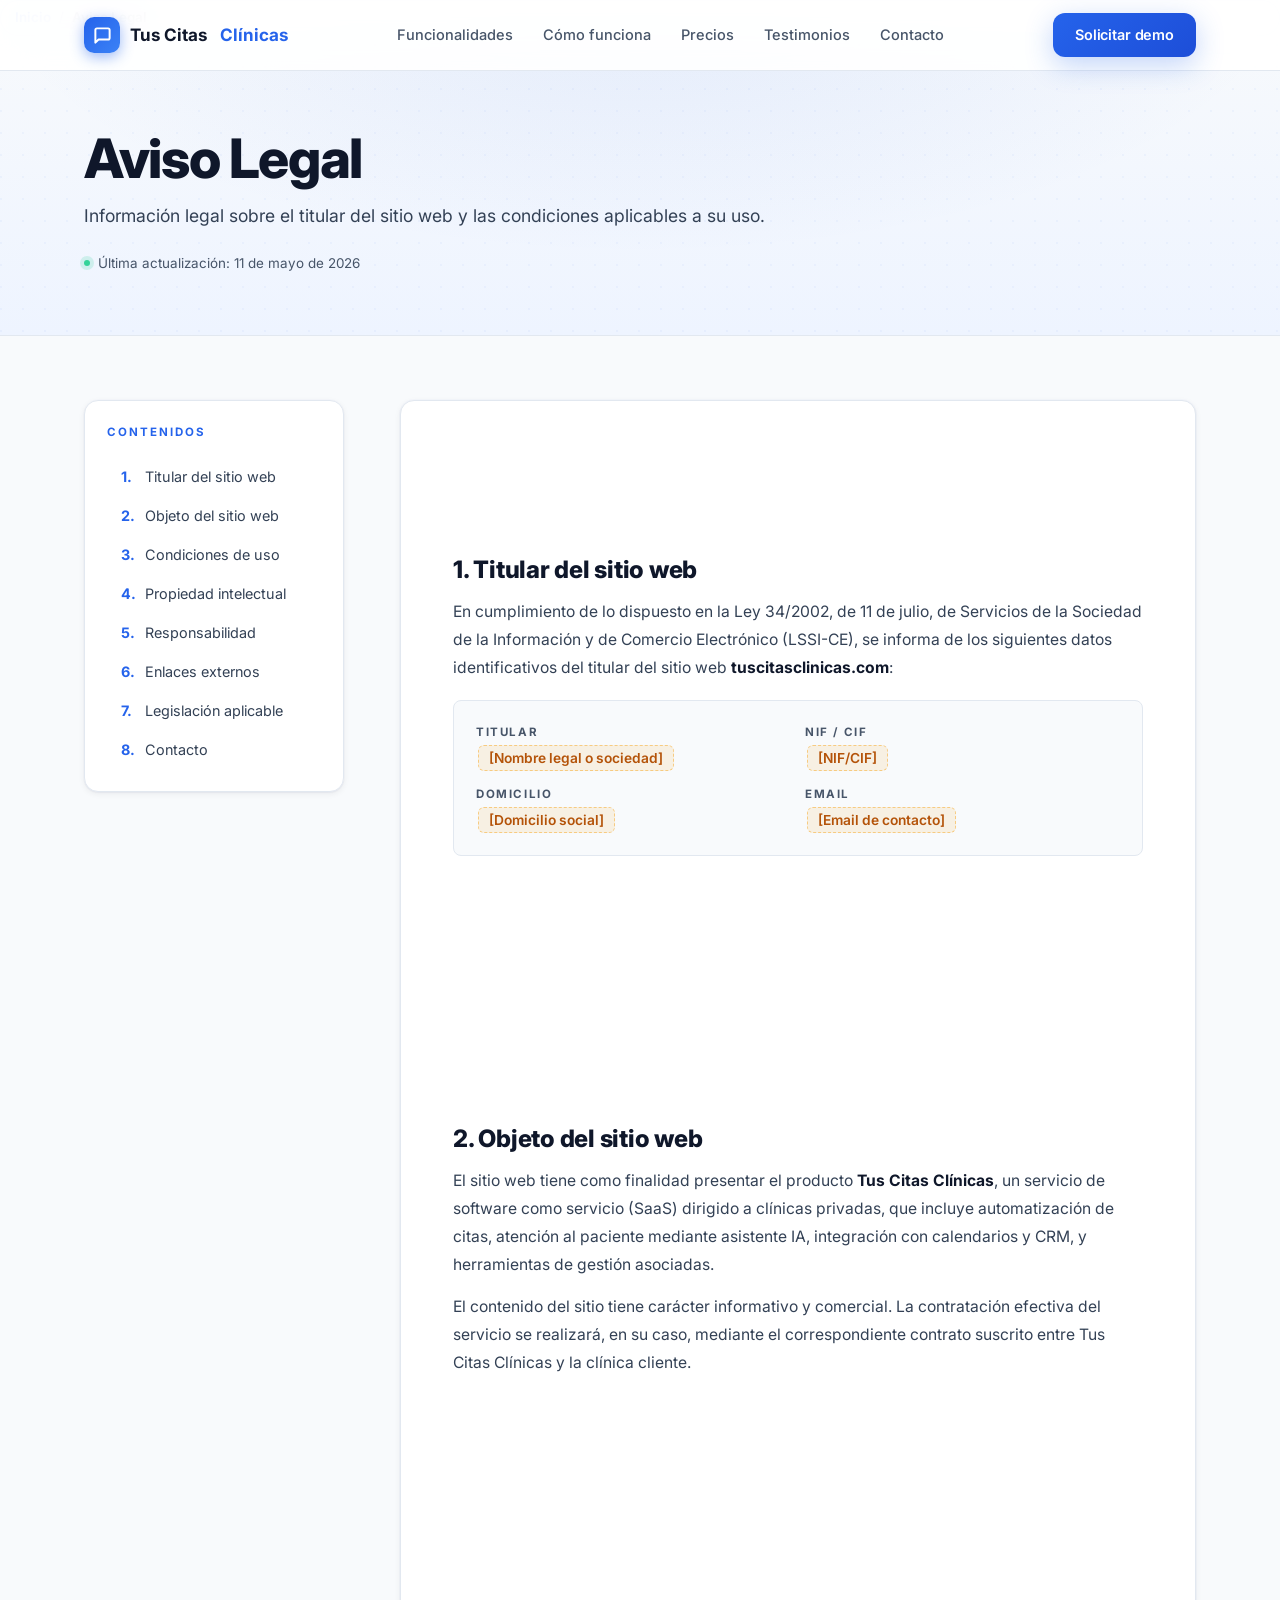
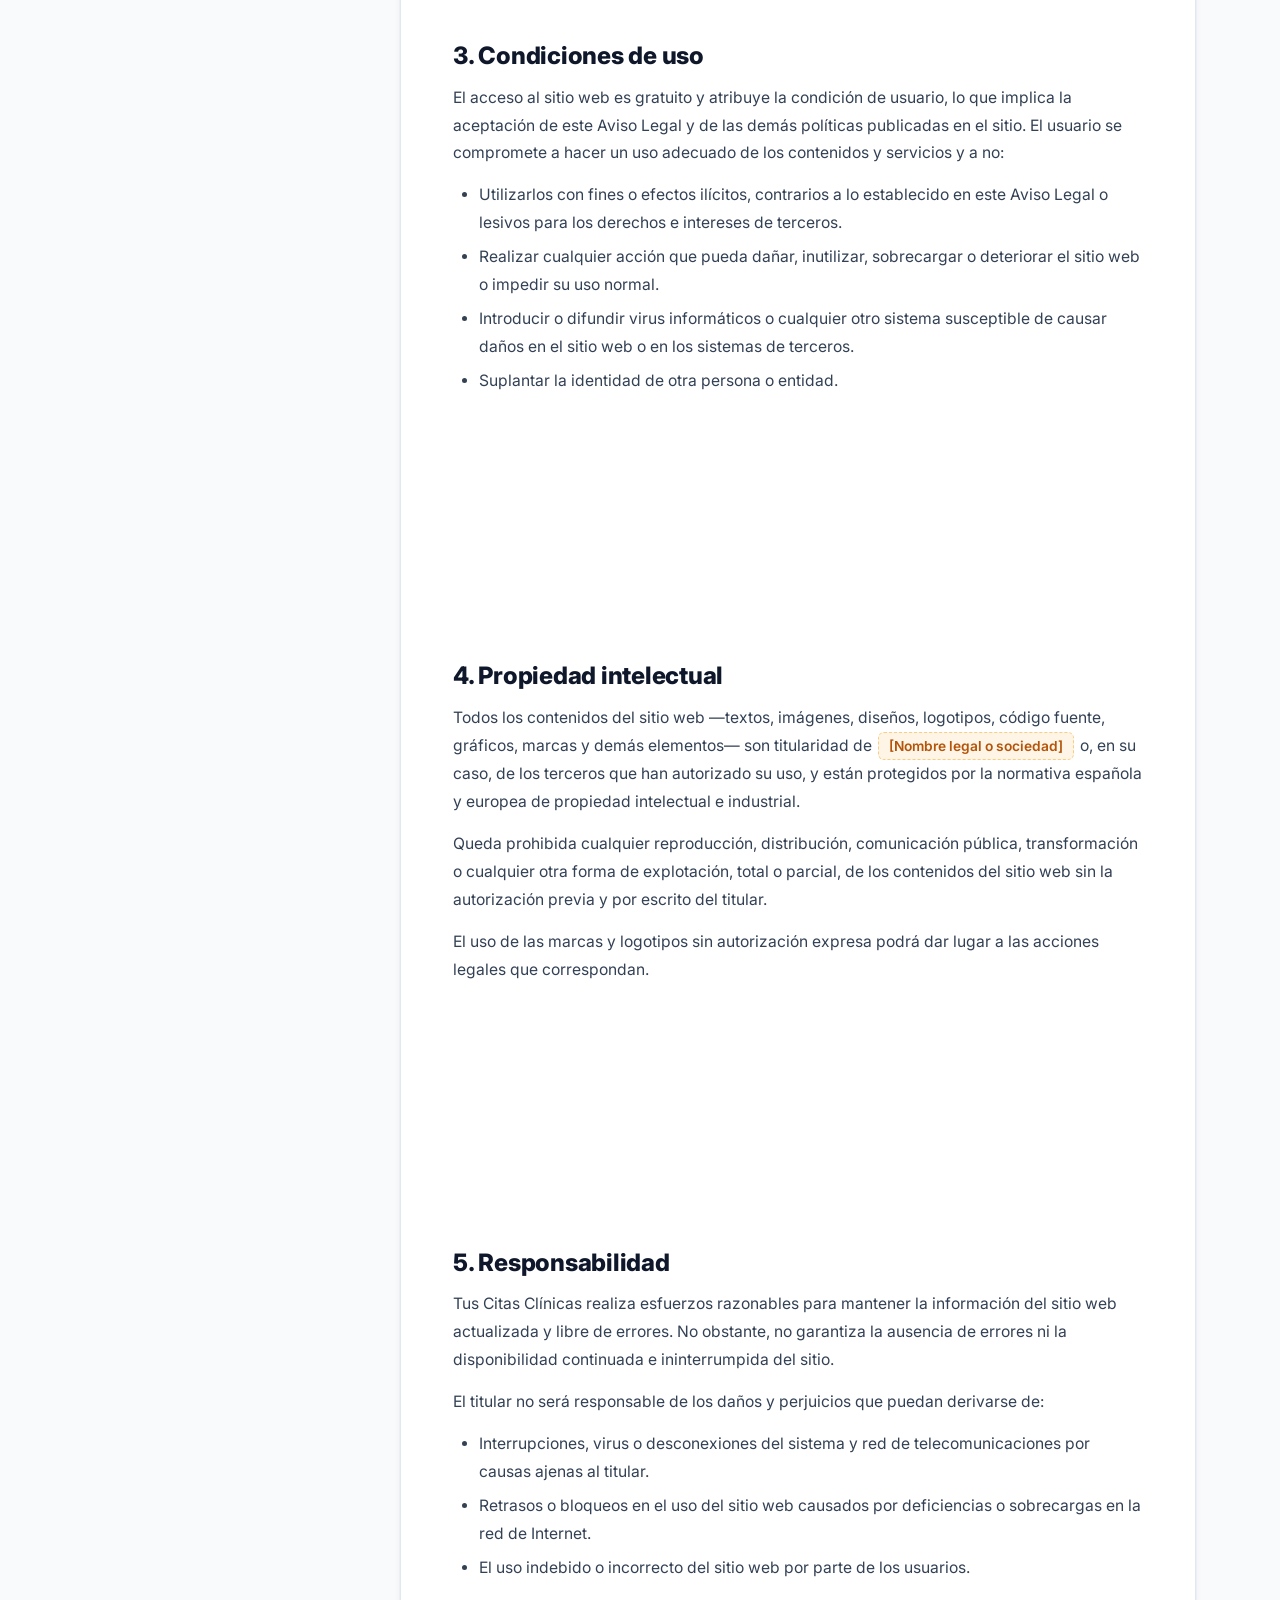
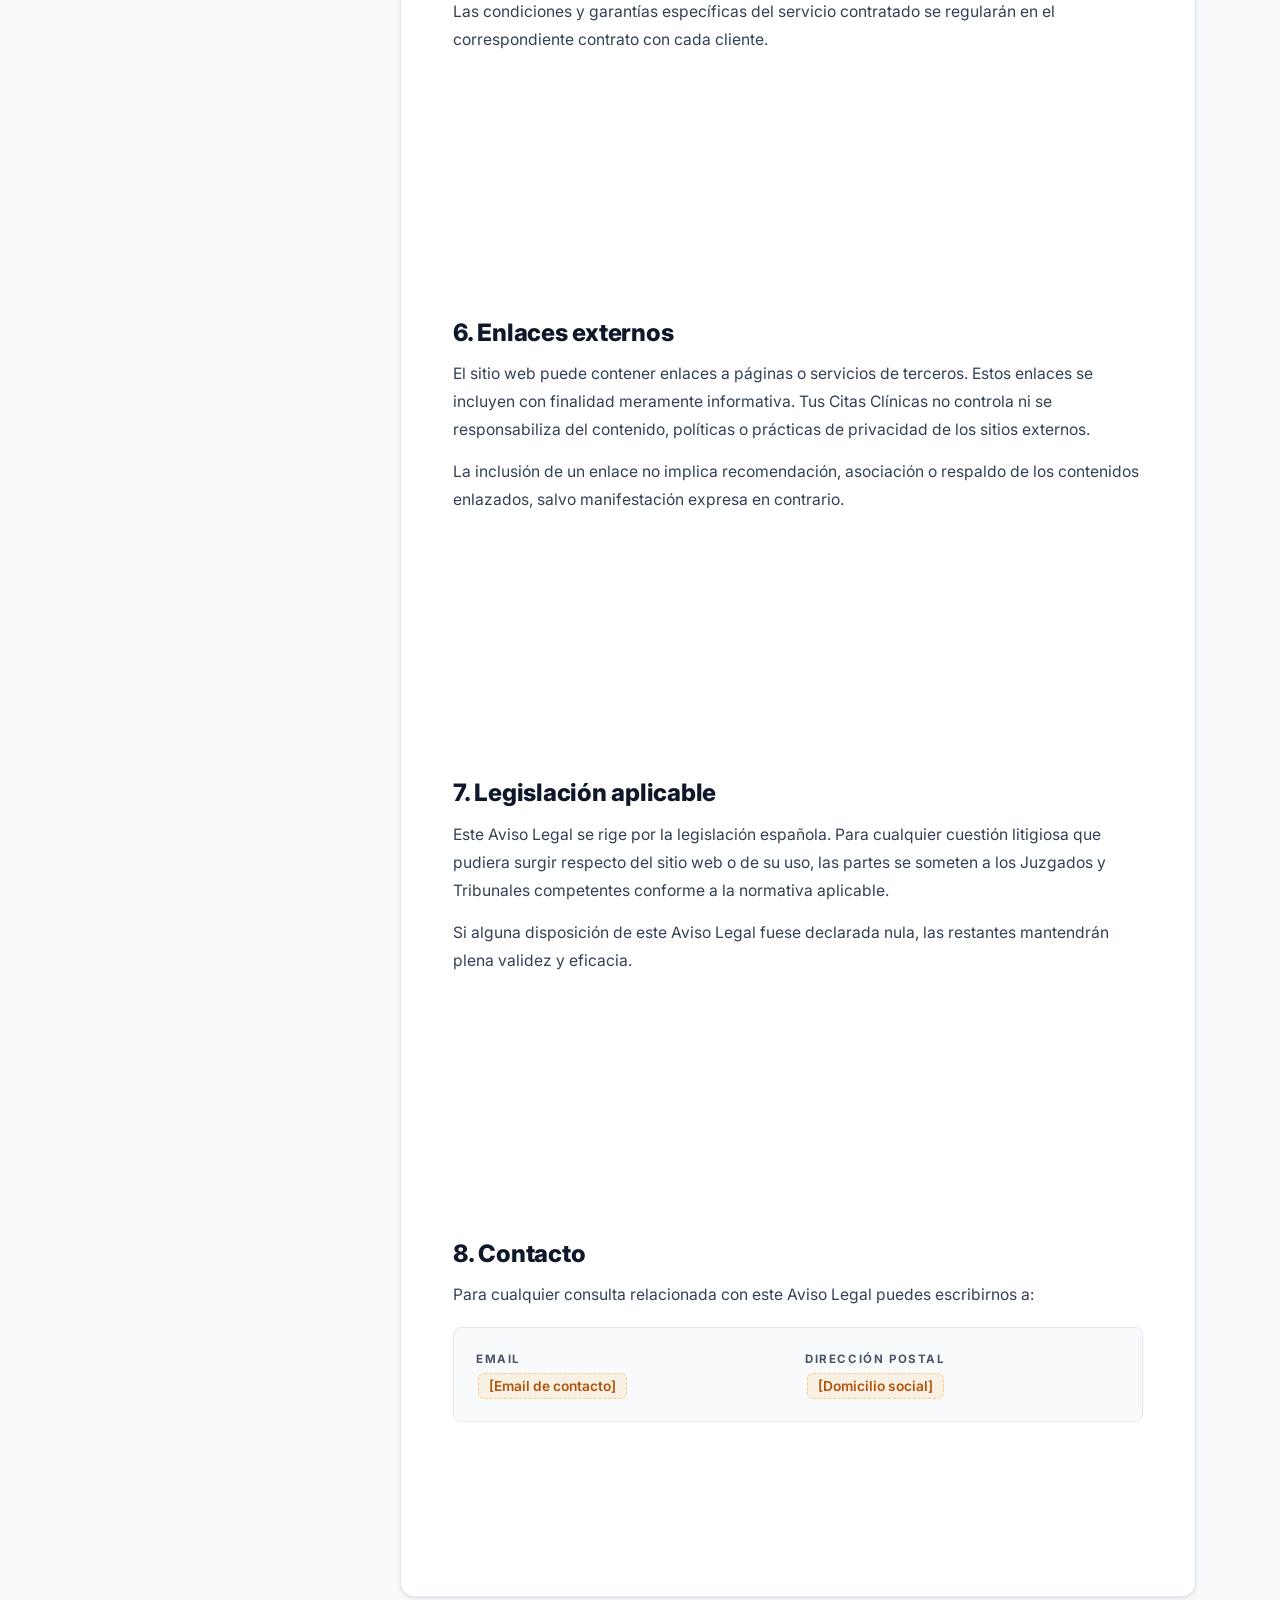
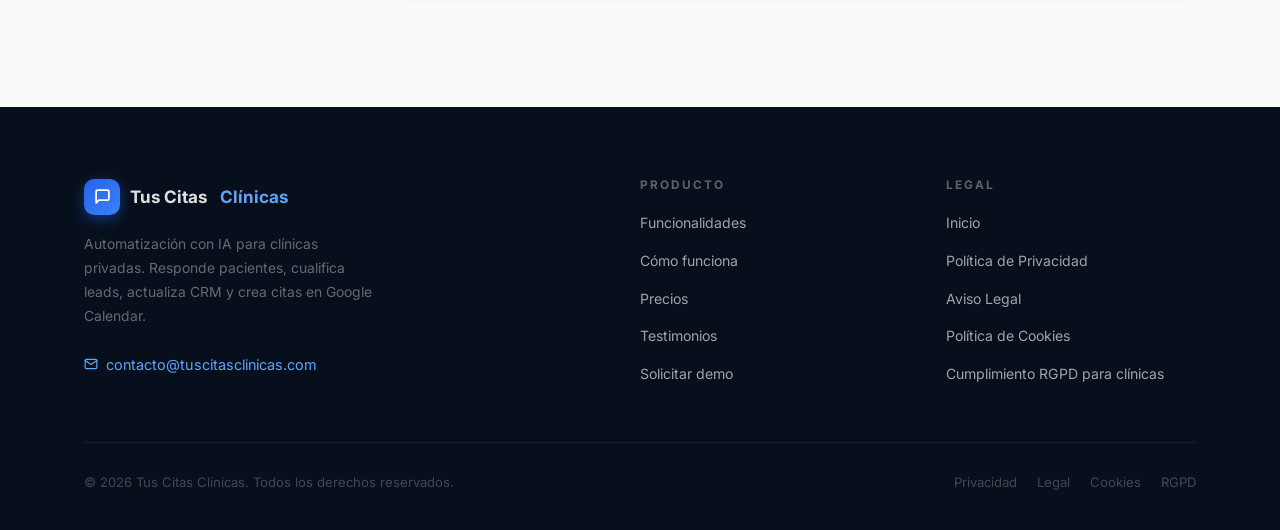
==== aviso-legal.html @ c88cb909 "Add legal and GDPR trust pages" ====
<!DOCTYPE html>
<html lang="es">
<head>
  <meta charset="UTF-8" />
  <meta name="viewport" content="width=device-width, initial-scale=1.0, viewport-fit=cover" />
  <meta name="theme-color" content="#2563EB" />
  <title>Aviso Legal | Tus Citas Clínicas</title>
  <meta name="description" content="Aviso legal de Tus Citas Clínicas: titularidad del sitio, condiciones de uso, propiedad intelectual y legislación aplicable." />
  <link rel="canonical" href="https://tuscitasclinicas.com/aviso-legal.html" />
  <meta property="og:type" content="website" />
  <meta property="og:title" content="Aviso Legal | Tus Citas Clínicas" />
  <meta property="og:description" content="Información legal sobre Tus Citas Clínicas y condiciones de uso del sitio web." />
  <meta property="og:url" content="https://tuscitasclinicas.com/aviso-legal.html" />
  <link rel="preconnect" href="https://fonts.googleapis.com">
  <link rel="preconnect" href="https://fonts.gstatic.com" crossorigin>
  <link href="https://fonts.googleapis.com/css2?family=Inter:wght@400;500;600;700;800&display=swap" rel="stylesheet">
  <link rel="stylesheet" href="styles.css" />
</head>
<body class="legal-body">

  <!-- NAV -->
  <nav id="navbar">
    <div class="container">
      <div class="nav-inner">
        <a href="index.html" class="nav-logo">
          <div class="logo-icon">
            <svg width="19" height="19" viewBox="0 0 24 24" fill="none" stroke="white" stroke-width="2.5" stroke-linecap="round" stroke-linejoin="round">
              <path d="M21 15a2 2 0 0 1-2 2H7l-4 4V5a2 2 0 0 1 2-2h14a2 2 0 0 1 2 2z"/>
            </svg>
          </div>
          Tus Citas <span class="logo-accent" style="margin-left:3px">Clínicas</span>
        </a>
        <ul class="nav-links">
          <li><a href="index.html#funcionalidades">Funcionalidades</a></li>
          <li><a href="index.html#como-funciona">Cómo funciona</a></li>
          <li><a href="index.html#precios">Precios</a></li>
          <li><a href="index.html#testimonios">Testimonios</a></li>
          <li><a href="index.html#contacto">Contacto</a></li>
        </ul>
        <div class="nav-cta">
          <a href="index.html#contacto" class="btn btn-primary">Solicitar demo</a>
        </div>
        <div class="hamburger" id="hamburger" onclick="toggleMenu()">
          <span></span><span></span><span></span>
        </div>
      </div>
    </div>
    <div class="mobile-menu" id="mobileMenu">
      <a href="index.html#funcionalidades" onclick="toggleMenu()">Funcionalidades</a>
      <a href="index.html#como-funciona" onclick="toggleMenu()">Cómo funciona</a>
      <a href="index.html#precios" onclick="toggleMenu()">Precios</a>
      <a href="index.html#testimonios" onclick="toggleMenu()">Testimonios</a>
      <a href="index.html#contacto" onclick="toggleMenu()">Contacto</a>
      <a href="index.html#contacto" class="btn btn-primary" onclick="toggleMenu()">Solicitar demo</a>
    </div>
  </nav>

  <!-- HERO -->
  <header class="legal-hero">
    <div class="container">
      <nav class="breadcrumb" aria-label="Migas de pan">
        <a href="index.html">Inicio</a>
        <span class="sep">/</span>
        <span class="current">Aviso Legal</span>
      </nav>
      <h1>Aviso Legal</h1>
      <p class="legal-lead">Información legal sobre el titular del sitio web y las condiciones aplicables a su uso.</p>
      <p class="legal-updated">Última actualización: 11 de mayo de 2026</p>
    </div>
  </header>

  <!-- MAIN -->
  <main class="legal-main">
    <div class="container">
      <div class="legal-layout">

        <aside class="legal-toc" aria-label="Índice de contenidos">
          <p class="legal-toc-title">Contenidos</p>
          <ol>
            <li><a href="#titular">Titular del sitio web</a></li>
            <li><a href="#objeto">Objeto del sitio web</a></li>
            <li><a href="#condiciones">Condiciones de uso</a></li>
            <li><a href="#propiedad">Propiedad intelectual</a></li>
            <li><a href="#responsabilidad">Responsabilidad</a></li>
            <li><a href="#enlaces">Enlaces externos</a></li>
            <li><a href="#legislacion">Legislación aplicable</a></li>
            <li><a href="#contacto-legal">Contacto</a></li>
          </ol>
        </aside>

        <article class="legal-article">

          <section id="titular">
            <h2>1. Titular del sitio web</h2>
            <p>En cumplimiento de lo dispuesto en la Ley 34/2002, de 11 de julio, de Servicios de la Sociedad de la Información y de Comercio Electrónico (LSSI-CE), se informa de los siguientes datos identificativos del titular del sitio web <strong>tuscitasclinicas.com</strong>:</p>
            <div class="legal-info-grid">
              <div class="info-row">
                <span class="info-label">Titular</span>
                <span class="info-value"><span class="legal-placeholder">[Nombre legal o sociedad]</span></span>
              </div>
              <div class="info-row">
                <span class="info-label">NIF / CIF</span>
                <span class="info-value"><span class="legal-placeholder">[NIF/CIF]</span></span>
              </div>
              <div class="info-row">
                <span class="info-label">Domicilio</span>
                <span class="info-value"><span class="legal-placeholder">[Domicilio social]</span></span>
              </div>
              <div class="info-row">
                <span class="info-label">Email</span>
                <span class="info-value"><span class="legal-placeholder">[Email de contacto]</span></span>
              </div>
            </div>
          </section>

          <section id="objeto">
            <h2>2. Objeto del sitio web</h2>
            <p>El sitio web tiene como finalidad presentar el producto <strong>Tus Citas Clínicas</strong>, un servicio de software como servicio (SaaS) dirigido a clínicas privadas, que incluye automatización de citas, atención al paciente mediante asistente IA, integración con calendarios y CRM, y herramientas de gestión asociadas.</p>
            <p>El contenido del sitio tiene carácter informativo y comercial. La contratación efectiva del servicio se realizará, en su caso, mediante el correspondiente contrato suscrito entre Tus Citas Clínicas y la clínica cliente.</p>
          </section>

          <section id="condiciones">
            <h2>3. Condiciones de uso</h2>
            <p>El acceso al sitio web es gratuito y atribuye la condición de usuario, lo que implica la aceptación de este Aviso Legal y de las demás políticas publicadas en el sitio. El usuario se compromete a hacer un uso adecuado de los contenidos y servicios y a no:</p>
            <ul>
              <li>Utilizarlos con fines o efectos ilícitos, contrarios a lo establecido en este Aviso Legal o lesivos para los derechos e intereses de terceros.</li>
              <li>Realizar cualquier acción que pueda dañar, inutilizar, sobrecargar o deteriorar el sitio web o impedir su uso normal.</li>
              <li>Introducir o difundir virus informáticos o cualquier otro sistema susceptible de causar daños en el sitio web o en los sistemas de terceros.</li>
              <li>Suplantar la identidad de otra persona o entidad.</li>
            </ul>
          </section>

          <section id="propiedad">
            <h2>4. Propiedad intelectual</h2>
            <p>Todos los contenidos del sitio web —textos, imágenes, diseños, logotipos, código fuente, gráficos, marcas y demás elementos— son titularidad de <span class="legal-placeholder">[Nombre legal o sociedad]</span> o, en su caso, de los terceros que han autorizado su uso, y están protegidos por la normativa española y europea de propiedad intelectual e industrial.</p>
            <p>Queda prohibida cualquier reproducción, distribución, comunicación pública, transformación o cualquier otra forma de explotación, total o parcial, de los contenidos del sitio web sin la autorización previa y por escrito del titular.</p>
            <p>El uso de las marcas y logotipos sin autorización expresa podrá dar lugar a las acciones legales que correspondan.</p>
          </section>

          <section id="responsabilidad">
            <h2>5. Responsabilidad</h2>
            <p>Tus Citas Clínicas realiza esfuerzos razonables para mantener la información del sitio web actualizada y libre de errores. No obstante, no garantiza la ausencia de errores ni la disponibilidad continuada e ininterrumpida del sitio.</p>
            <p>El titular no será responsable de los daños y perjuicios que puedan derivarse de:</p>
            <ul>
              <li>Interrupciones, virus o desconexiones del sistema y red de telecomunicaciones por causas ajenas al titular.</li>
              <li>Retrasos o bloqueos en el uso del sitio web causados por deficiencias o sobrecargas en la red de Internet.</li>
              <li>El uso indebido o incorrecto del sitio web por parte de los usuarios.</li>
            </ul>
            <p>Las condiciones y garantías específicas del servicio contratado se regularán en el correspondiente contrato con cada cliente.</p>
          </section>

          <section id="enlaces">
            <h2>6. Enlaces externos</h2>
            <p>El sitio web puede contener enlaces a páginas o servicios de terceros. Estos enlaces se incluyen con finalidad meramente informativa. Tus Citas Clínicas no controla ni se responsabiliza del contenido, políticas o prácticas de privacidad de los sitios externos.</p>
            <p>La inclusión de un enlace no implica recomendación, asociación o respaldo de los contenidos enlazados, salvo manifestación expresa en contrario.</p>
          </section>

          <section id="legislacion">
            <h2>7. Legislación aplicable</h2>
            <p>Este Aviso Legal se rige por la legislación española. Para cualquier cuestión litigiosa que pudiera surgir respecto del sitio web o de su uso, las partes se someten a los Juzgados y Tribunales competentes conforme a la normativa aplicable.</p>
            <p>Si alguna disposición de este Aviso Legal fuese declarada nula, las restantes mantendrán plena validez y eficacia.</p>
          </section>

          <section id="contacto-legal">
            <h2>8. Contacto</h2>
            <p>Para cualquier consulta relacionada con este Aviso Legal puedes escribirnos a:</p>
            <div class="legal-info-grid">
              <div class="info-row">
                <span class="info-label">Email</span>
                <span class="info-value"><span class="legal-placeholder">[Email de contacto]</span></span>
              </div>
              <div class="info-row">
                <span class="info-label">Dirección postal</span>
                <span class="info-value"><span class="legal-placeholder">[Domicilio social]</span></span>
              </div>
            </div>
          </section>

        </article>
      </div>
    </div>
  </main>

  <!-- FOOTER -->
  <footer>
    <div class="container">
      <div class="footer-grid">
        <div class="footer-brand">
          <a href="index.html" class="nav-logo">
            <div class="logo-icon">
              <svg width="17" height="17" viewBox="0 0 24 24" fill="none" stroke="white" stroke-width="2.5" stroke-linecap="round" stroke-linejoin="round">
                <path d="M21 15a2 2 0 0 1-2 2H7l-4 4V5a2 2 0 0 1 2-2h14a2 2 0 0 1 2 2z"/>
              </svg>
            </div>
            Tus Citas <span class="logo-accent" style="margin-left:3px">Clínicas</span>
          </a>
          <p>Automatización con IA para clínicas privadas. Responde pacientes, cualifica leads, actualiza CRM y crea citas en Google Calendar.</p>
          <a href="mailto:contacto@tuscitasclinicas.com" class="footer-email">
            <svg width="14" height="14" viewBox="0 0 24 24" fill="none" stroke="currentColor" stroke-width="2" stroke-linecap="round" stroke-linejoin="round"><path d="M4 4h16c1.1 0 2 .9 2 2v12c0 1.1-.9 2-2 2H4c-1.1 0-2-.9-2-2V6c0-1.1.9-2 2-2z"/><polyline points="22,6 12,13 2,6"/></svg>
            contacto@tuscitasclinicas.com
          </a>
        </div>
        <div class="footer-col">
          <h4>Producto</h4>
          <ul>
            <li><a href="index.html#funcionalidades">Funcionalidades</a></li>
            <li><a href="index.html#como-funciona">Cómo funciona</a></li>
            <li><a href="index.html#precios">Precios</a></li>
            <li><a href="index.html#testimonios">Testimonios</a></li>
            <li><a href="index.html#contacto">Solicitar demo</a></li>
          </ul>
        </div>
        <div class="footer-col">
          <h4>Legal</h4>
          <ul>
            <li><a href="index.html">Inicio</a></li>
            <li><a href="privacy.html">Política de Privacidad</a></li>
            <li><a href="aviso-legal.html">Aviso Legal</a></li>
            <li><a href="cookies.html">Política de Cookies</a></li>
            <li><a href="rgpd.html">Cumplimiento RGPD para clínicas</a></li>
          </ul>
        </div>
      </div>
      <div class="footer-bottom">
        <p>&copy; 2026 Tus Citas Clínicas. Todos los derechos reservados.</p>
        <div class="footer-bottom-links">
          <a href="privacy.html">Privacidad</a>
          <a href="aviso-legal.html">Legal</a>
          <a href="cookies.html">Cookies</a>
          <a href="rgpd.html">RGPD</a>
        </div>
      </div>
    </div>
  </footer>

  <script src="script.js"></script>
</body>
</html>
---- styles.css ----
*, *::before, *::after { margin: 0; padding: 0; box-sizing: border-box; }

:root {
  --primary: #2563EB;
  --primary-dark: #1D4ED8;
  --primary-hover: #1E40AF;
  --primary-glow: rgba(37,99,235,0.28);
  --accent: #0D9488;
  --accent-light: rgba(13,148,136,0.12);
  --navy: #070F1C;
  --navy-mid: #0D1E36;
  --dark: #0F172A;
  --gray-900: #1E293B;
  --gray-700: #334155;
  --gray-600: #475569;
  --gray-400: #94A3B8;
  --gray-200: #E2E8F0;
  --gray-100: #F1F5F9;
  --gray-50: #F8FAFC;
  --white: #FFFFFF;
  --red-soft: #FEF2F2;
  --red-stroke: #F87171;
  --amber: #FBBF24;
  --green: #34D399;
  --border: #E2E8F0;
  --shadow-sm: 0 2px 6px rgba(15,23,42,0.06), 0 1px 2px rgba(15,23,42,0.04), 0 0 0 1px rgba(37,99,235,0.015);
  --shadow-md: 0 8px 28px rgba(15,23,42,0.10), 0 2px 8px rgba(15,23,42,0.05);
  --shadow-lg: 0 28px 72px rgba(15,23,42,0.14), 0 10px 28px rgba(15,23,42,0.07);
  --shadow-blue: 0 8px 28px var(--primary-glow);
  --shadow-hero-card: 0 40px 100px rgba(0,0,0,0.45), 0 0 0 1px rgba(255,255,255,0.07);
  --r-sm: 8px;
  --r-md: 14px;
  --r-lg: 20px;
  --r-xl: 28px;
}

html { scroll-behavior: smooth; }

body {
  font-family: 'Inter', -apple-system, BlinkMacSystemFont, 'Segoe UI', sans-serif;
  color: var(--dark);
  line-height: 1.6;
  overflow-x: hidden;
  background: var(--white);
  -webkit-font-smoothing: antialiased;
}

h1, h2, h3, h4 { line-height: 1.15; font-weight: 700; }
h1 { font-size: clamp(2.4rem, 5.6vw, 4.4rem); font-weight: 800; color: var(--dark); letter-spacing: -0.035em; line-height: 1.06; }
h2 { font-size: clamp(1.9rem, 4.2vw, 3rem); font-weight: 800; color: var(--dark); letter-spacing: -0.025em; line-height: 1.12; }
h3 { font-size: 1.1rem; font-weight: 700; color: var(--dark); }
p { color: var(--gray-600); line-height: 1.72; }
a { text-decoration: none; color: inherit; }

/* ── UTILITIES ── */
.container { max-width: 1160px; margin: 0 auto; padding: 0 24px; }
section { padding: 108px 0; }

.section-label {
  display: inline-flex; align-items: center; gap: 8px;
  font-size: 0.76rem; font-weight: 700; text-transform: uppercase;
  letter-spacing: 2.5px; color: var(--primary);
  margin-bottom: 14px; padding: 5px 14px;
  background: rgba(37,99,235,0.07);
  border-radius: 20px; border: 1px solid rgba(37,99,235,0.16);
}
.section-title { margin-bottom: 16px; }
.section-subtitle { font-size: 1.06rem; color: var(--gray-600); max-width: 560px; }
.section-header { margin-bottom: 64px; }
.section-header.centered { text-align: center; }
.section-header.centered .section-subtitle { margin: 0 auto; }

/* ── ANIMATIONS ── */
.fade-up {
  opacity: 0; transform: translateY(28px);
  transition: opacity 0.65s ease, transform 0.65s ease;
}
.fade-up.visible { opacity: 1; transform: translateY(0); }

@keyframes heroIn {
  from { opacity: 0; transform: translateY(22px); }
  to   { opacity: 1; transform: translateY(0); }
}
@keyframes float {
  0%, 100% { transform: translateY(0px); }
  50%       { transform: translateY(-9px); }
}
@keyframes blink {
  0%, 100% { opacity: 1; }
  50%       { opacity: 0.35; }
}

/* ── BUTTONS ── */
.btn {
  display: inline-flex; align-items: center; gap: 8px;
  padding: 14px 28px; border-radius: 12px;
  font-size: 0.96rem; font-weight: 600;
  cursor: pointer; border: none;
  transition: all 0.22s ease;
  font-family: inherit; letter-spacing: -0.01em;
}
.btn-primary {
  background: linear-gradient(135deg, var(--primary) 0%, var(--primary-dark) 100%);
  color: var(--white); box-shadow: var(--shadow-blue);
}
.btn-primary:hover {
  background: linear-gradient(135deg, var(--primary-dark) 0%, var(--primary-hover) 100%);
  transform: translateY(-2px); box-shadow: 0 14px 40px var(--primary-glow);
}
.btn-mint {
  background: linear-gradient(135deg, #0D9488 0%, #0F766E 100%);
  color: var(--white); box-shadow: 0 8px 28px rgba(13,148,136,0.35);
}
.btn-mint:hover {
  background: linear-gradient(135deg, #0F766E 0%, #115E59 100%);
  transform: translateY(-2px); box-shadow: 0 14px 40px rgba(13,148,136,0.45);
}
.btn-ghost {
  background: transparent; color: var(--dark);
  border: 1.5px solid rgba(37,99,235,0.22);
}
.btn-ghost:hover {
  background: rgba(37,99,235,0.05);
  border-color: var(--primary); color: var(--primary);
  transform: translateY(-2px);
}
.btn-white {
  background: var(--white); color: var(--primary); font-weight: 700;
}
.btn-white:hover {
  background: var(--gray-50); transform: translateY(-2px);
  box-shadow: var(--shadow-md);
}
.btn-outline {
  background: transparent; color: var(--primary);
  border: 1.5px solid rgba(37,99,235,0.35);
}
.btn-outline:hover {
  background: rgba(37,99,235,0.05); border-color: var(--primary);
  transform: translateY(-2px);
}
.nav-cta .btn { padding: 10px 22px; font-size: 0.9rem; }

/* ── BADGE (hero) ── */
.badge {
  display: inline-flex; align-items: center; gap: 8px;
  padding: 7px 16px;
  background: rgba(37,99,235,0.07);
  color: var(--primary);
  border-radius: 24px; font-size: 0.82rem; font-weight: 600;
  border: 1px solid rgba(37,99,235,0.18);
  letter-spacing: 0.2px;
}
.badge-hero {
  background: rgba(255,255,255,0.85);
  backdrop-filter: blur(8px);
  border: 1px solid rgba(37,99,235,0.22);
  padding: 8px 18px;
  font-size: 0.84rem;
  box-shadow: 0 6px 24px rgba(37,99,235,0.18), inset 0 1px 0 rgba(255,255,255,0.8);
}
.badge-dot {
  width: 7px; height: 7px; border-radius: 50%;
  background: var(--green);
  box-shadow: 0 0 8px rgba(52,211,153,0.6);
  animation: blink 2s infinite;
}

/* ── NAV ── */
nav {
  position: fixed; top: 0; left: 0; right: 0; z-index: 100;
  background: rgba(255,255,255,0.88);
  backdrop-filter: blur(20px) saturate(180%);
  border-bottom: 1px solid rgba(37,99,235,0.1);
  transition: all 0.3s ease;
}
nav.scrolled {
  background: rgba(255,255,255,0.96);
  box-shadow: 0 6px 28px rgba(15,23,42,0.08), 0 1px 0 rgba(37,99,235,0.06);
  border-bottom-color: rgba(37,99,235,0.06);
}
.nav-inner { display: flex; align-items: center; justify-content: space-between; height: 70px; }
.nav-logo {
  display: flex; align-items: center; gap: 10px;
  font-weight: 700; font-size: 1.07rem; color: var(--dark);
}
.nav-logo .logo-accent { color: var(--primary); }
.logo-icon {
  width: 36px; height: 36px;
  background: linear-gradient(135deg, var(--primary), #3B82F6);
  border-radius: 10px; display: flex; align-items: center; justify-content: center;
  box-shadow: 0 4px 14px rgba(37,99,235,0.45);
}
.nav-links { display: flex; align-items: center; gap: 30px; list-style: none; }
.nav-links a { color: var(--gray-600); font-size: 0.91rem; font-weight: 500; transition: color 0.2s; }
.nav-links a:hover { color: var(--dark); }
.hamburger { display: none; flex-direction: column; gap: 5px; cursor: pointer; padding: 4px; width: 32px; height: 32px; align-items: center; justify-content: center; }
.hamburger span { display: block; width: 22px; height: 2px; background: var(--gray-700); border-radius: 2px; transition: transform 0.32s cubic-bezier(0.6,0.05,0.28,0.97), opacity 0.2s ease; transform-origin: center; }
.hamburger.open span:nth-child(1) { transform: translateY(7px) rotate(45deg); }
.hamburger.open span:nth-child(2) { opacity: 0; transform: scaleX(0.2); }
.hamburger.open span:nth-child(3) { transform: translateY(-7px) rotate(-45deg); }
.mobile-menu { display: none; background: var(--white); padding: 12px 24px 28px; border-top: 1px solid var(--border); }
.mobile-menu.open { display: block; }
.mobile-menu a { display: block; color: var(--gray-600); padding: 13px 0; font-size: 1rem; border-bottom: 1px solid var(--border); }
.mobile-menu .btn { margin-top: 20px; width: 100%; justify-content: center; }

/* ── HERO ── */
#hero {
  background:
    radial-gradient(ellipse 80% 60% at 70% 35%, rgba(37,99,235,0.16) 0%, transparent 60%),
    radial-gradient(ellipse 60% 50% at 10% 80%, rgba(13,148,136,0.10) 0%, transparent 55%),
    radial-gradient(ellipse 50% 40% at 50% 0%, rgba(37,99,235,0.08) 0%, transparent 60%),
    linear-gradient(165deg, #EFF6FF 0%, #F5F9FF 45%, #FFFFFF 100%);
  min-height: 100vh; display: flex; align-items: center;
  padding: 120px 0 96px; position: relative; overflow: hidden;
}
#hero::before {
  content: '';
  position: absolute; inset: 0;
  background-image: radial-gradient(rgba(37,99,235,0.09) 1px, transparent 1px);
  background-size: 30px 30px;
  mask-image: radial-gradient(ellipse 80% 80% at 50% 50%, #000 30%, transparent 75%);
  -webkit-mask-image: radial-gradient(ellipse 80% 80% at 50% 50%, #000 30%, transparent 75%);
}
#hero::after {
  content: '';
  position: absolute; top: -120px; right: -160px;
  width: 540px; height: 540px;
  background: radial-gradient(circle, rgba(37,99,235,0.22) 0%, transparent 65%);
  pointer-events: none; filter: blur(8px);
}
.hero-grid {
  display: grid; grid-template-columns: 1fr 1fr;
  gap: 72px; align-items: center;
  position: relative; z-index: 1;
}
.hero-text { animation: heroIn 0.85s ease both; }
.hero-badge { margin-bottom: 28px; }
.hero-text h1 { color: var(--dark); margin-bottom: 24px; }
.gradient-text {
  background: linear-gradient(135deg, #2563EB 0%, #0D9488 100%);
  -webkit-background-clip: text; -webkit-text-fill-color: transparent;
  background-clip: text;
}
.hero-text > p { font-size: 1.18rem; color: var(--gray-700); margin-bottom: 40px; max-width: 500px; line-height: 1.7; font-weight: 400; }
.hero-btns { display: flex; gap: 14px; flex-wrap: wrap; }
.hero-note { margin-top: 18px; font-size: 0.81rem; color: var(--gray-400); letter-spacing: 0.3px; }

.hero-trust {
  display: flex; align-items: center; gap: 14px;
  margin-top: 28px; padding-top: 22px;
  border-top: 1px solid rgba(37,99,235,0.08);
}
.trust-avatars { display: flex; align-items: center; }
.trust-avatar {
  width: 34px; height: 34px; border-radius: 50%;
  display: flex; align-items: center; justify-content: center;
  color: white; font-size: 0.72rem; font-weight: 800;
  border: 2.5px solid var(--white);
  margin-left: -10px; flex-shrink: 0;
  box-shadow: 0 2px 8px rgba(15,23,42,0.10);
  letter-spacing: 0.2px;
}
.trust-avatar:first-child { margin-left: 0; }
.trust-avatar-more {
  background: var(--gray-100); color: var(--gray-600);
  font-size: 0.84rem; font-weight: 700;
}
.trust-text { display: flex; flex-direction: column; gap: 2px; line-height: 1.25; }
.trust-rating { display: flex; align-items: center; gap: 8px; }
.trust-stars { color: var(--amber); font-size: 0.86rem; letter-spacing: 1px; }
.trust-rating strong { font-size: 0.84rem; color: var(--dark); font-weight: 700; }
.trust-meta { font-size: 0.78rem; color: var(--gray-600); font-weight: 500; }

/* Hero right column */
.hero-visual {
  position: relative;
  animation: heroIn 0.85s ease 0.18s both;
}
.hero-float-badge {
  position: absolute;
  background: var(--white);
  border: 1px solid rgba(15,23,42,0.06);
  border-radius: 16px; padding: 13px 17px;
  display: flex; align-items: center; gap: 12px;
  box-shadow: 0 14px 36px rgba(37,99,235,0.16), 0 2px 8px rgba(15,23,42,0.06);
  z-index: 2;
}
.hero-float-badge strong { display: block; font-size: 1.1rem; font-weight: 800; color: var(--dark); line-height: 1.1; font-feature-settings: 'tnum'; }
.hero-float-badge span { display: block; font-size: 0.71rem; color: var(--gray-400); margin-top: 2px; }
.float-icon {
  width: 38px; height: 38px; border-radius: 11px;
  display: flex; align-items: center; justify-content: center; flex-shrink: 0;
}
.hero-float-badge-1 { top: -16px; left: -22px; animation: float 6.5s ease-in-out infinite; }
.hero-float-badge-2 { bottom: 24px; right: -16px; animation: float 6.5s ease-in-out -3.2s infinite; }
@media (max-width: 1100px) {
  .hero-float-badge-1 { left: -8px; }
  .hero-float-badge-2 { right: -4px; }
}

/* Chat mockup */
.chat-mockup {
  background: var(--white); border-radius: var(--r-xl);
  overflow: hidden;
  box-shadow: 0 24px 80px rgba(37,99,235,0.13), 0 4px 16px rgba(0,0,0,0.05), 0 0 0 1px var(--border);
  position: relative; z-index: 1;
}
.chat-header {
  background: var(--gray-50); padding: 16px 20px;
  display: flex; align-items: center; gap: 12px;
  border-bottom: 1px solid var(--border);
}
.chat-avatar {
  width: 40px; height: 40px; border-radius: 50%;
  background: linear-gradient(135deg, var(--primary), #3B82F6);
  display: flex; align-items: center; justify-content: center;
  font-size: 0.74rem; font-weight: 800; color: white;
  box-shadow: 0 4px 12px rgba(37,99,235,0.35);
}
.chat-header-info strong { display: block; color: var(--dark); font-size: 0.87rem; font-weight: 700; }
.chat-header-info span { font-size: 0.72rem; color: var(--accent); font-weight: 600; }
.chat-body { padding: 22px; display: flex; flex-direction: column; gap: 14px; }
.msg { max-width: 84%; padding: 11px 15px; border-radius: 16px; font-size: 0.86rem; line-height: 1.55; }
.msg-bot { background: var(--gray-100); color: var(--gray-900); border-bottom-left-radius: 4px; align-self: flex-start; }
.msg-user {
  background: linear-gradient(135deg, var(--primary), var(--primary-dark));
  color: white; border-bottom-right-radius: 4px; align-self: flex-end;
}
.chat-input {
  padding: 12px 16px; background: var(--gray-50);
  border-top: 1px solid var(--border); display: flex; gap: 10px; align-items: center;
}
.chat-input-field {
  flex: 1; background: var(--white); border: 1px solid var(--border);
  border-radius: 10px; padding: 9px 14px; color: var(--gray-400); font-size: 0.84rem;
}
.chat-send {
  width: 36px; height: 36px;
  background: linear-gradient(135deg, var(--primary), var(--primary-dark));
  border-radius: 10px; display: flex; align-items: center; justify-content: center;
  flex-shrink: 0; box-shadow: 0 4px 12px rgba(37,99,235,0.35);
}

/* ── STATS ── */
#stats {
  background:
    radial-gradient(ellipse 80% 50% at 50% 100%, rgba(13,148,136,0.18) 0%, transparent 70%),
    linear-gradient(135deg, #1D4ED8 0%, #2563EB 55%, #0284C7 100%);
  padding: 80px 0; position: relative; overflow: hidden;
}
#stats::before {
  content: '';
  position: absolute; inset: 0;
  background-image: radial-gradient(rgba(255,255,255,0.07) 1px, transparent 1px);
  background-size: 26px 26px;
}
#stats::after {
  content: '';
  position: absolute; top: -40%; left: -10%;
  width: 480px; height: 480px;
  background: radial-gradient(circle, rgba(96,165,250,0.18) 0%, transparent 65%);
  pointer-events: none; filter: blur(20px);
}
.stats-grid { display: grid; grid-template-columns: repeat(4,1fr); position: relative; z-index: 1; }
.stat-item { text-align: center; padding: 24px 20px; border-right: 1px solid rgba(255,255,255,0.14); }
.stat-item:last-child { border-right: none; }
.stat-icon {
  width: 52px; height: 52px;
  background: rgba(255,255,255,0.10);
  backdrop-filter: blur(6px);
  border-radius: 14px; display: flex; align-items: center; justify-content: center;
  margin: 0 auto 18px; color: rgba(255,255,255,0.95);
  border: 1px solid rgba(255,255,255,0.16);
  box-shadow: inset 0 1px 0 rgba(255,255,255,0.18);
}
.stat-number {
  font-size: clamp(2.4rem, 4.2vw, 3.4rem);
  font-weight: 800; color: white; line-height: 1; margin-bottom: 8px;
  letter-spacing: -0.035em; font-feature-settings: 'tnum';
}
.stat-number em { font-style: normal; opacity: 0.78; font-size: 0.65em; margin-left: 2px; font-weight: 700; }
.stat-label { color: rgba(255,255,255,0.72); font-size: 0.86rem; font-weight: 500; letter-spacing: 0.2px; }

/* ── HIGHLIGHTS ── */
#highlights {
  background: var(--white);
  border-top: 1px solid var(--border);
  border-bottom: 1px solid var(--border);
  padding: 0;
}
.highlights-grid { display: grid; grid-template-columns: repeat(3,1fr); }
.highlight-block {
  display: flex; align-items: center; gap: 20px;
  padding: 32px 40px; border-right: 1px solid var(--border);
  transition: background 0.25s ease; cursor: default;
}
.highlight-block:last-child { border-right: none; }
.highlight-block:hover { background: #EFF6FF; }
.highlight-icon {
  width: 52px; height: 52px; background: #EFF6FF; border-radius: var(--r-md);
  display: flex; align-items: center; justify-content: center;
  flex-shrink: 0; color: var(--primary); transition: all 0.25s ease;
}
.highlight-block:hover .highlight-icon { background: var(--primary); color: white; box-shadow: var(--shadow-blue); }
.highlight-content strong { display: block; font-size: 0.95rem; font-weight: 700; color: var(--dark); margin-bottom: 4px; }
.highlight-content span { font-size: 0.82rem; color: var(--gray-600); line-height: 1.45; }

/* ── PROBLEMA ── */
#problema { background: var(--gray-50); }
.problema-grid { display: grid; grid-template-columns: 1fr 1fr; gap: 72px; align-items: center; }
.pain-list { list-style: none; display: flex; flex-direction: column; gap: 14px; }
.pain-item {
  display: flex; gap: 16px; align-items: flex-start;
  padding: 20px; background: var(--white); border-radius: var(--r-md);
  box-shadow: var(--shadow-sm); border: 1px solid var(--border);
  border-left: 3px solid var(--red-stroke);
  transition: box-shadow 0.22s, transform 0.22s;
}
.pain-item:hover { box-shadow: var(--shadow-md); border-color: rgba(248,113,113,0.4); }
.pain-icon {
  width: 42px; height: 42px; border-radius: 10px;
  background: var(--red-soft); color: #EF4444;
  display: flex; align-items: center; justify-content: center; flex-shrink: 0;
}
.pain-item strong { display: block; font-size: 0.93rem; margin-bottom: 4px; color: var(--dark); }
.pain-item span { font-size: 0.87rem; color: var(--gray-600); }

.solution-box {
  background: linear-gradient(145deg, var(--primary) 0%, var(--primary-dark) 100%);
  border-radius: var(--r-xl); padding: 44px;
  box-shadow: 0 28px 72px rgba(37,99,235,0.32);
  position: relative; overflow: hidden;
}
.solution-box::before {
  content: ''; position: absolute; top: -60px; right: -60px;
  width: 200px; height: 200px; background: rgba(255,255,255,0.04); border-radius: 50%;
}
.solution-box::after {
  content: ''; position: absolute; bottom: -80px; left: -40px;
  width: 240px; height: 240px; background: rgba(255,255,255,0.03); border-radius: 50%;
}
.solution-box h3 { color: white; font-size: 1.4rem; margin-bottom: 14px; position: relative; z-index: 1; }
.solution-box > p { color: rgba(255,255,255,0.74); margin-bottom: 28px; position: relative; z-index: 1; }
.solution-points { list-style: none; display: flex; flex-direction: column; gap: 13px; position: relative; z-index: 1; }
.solution-points li { display: flex; align-items: center; gap: 12px; color: rgba(255,255,255,0.9); font-size: 0.92rem; font-weight: 500; }
.check {
  width: 22px; height: 22px; background: rgba(255,255,255,0.15);
  border: 1px solid rgba(255,255,255,0.25); border-radius: 50%;
  display: flex; align-items: center; justify-content: center;
  flex-shrink: 0; color: var(--green); font-size: 0.68rem; font-weight: 900;
}

/* ── FUNCIONALIDADES ── */
#funcionalidades { background: var(--white); }
.features-grid { display: grid; grid-template-columns: repeat(3,1fr); gap: 24px; }
.feature-card {
  background: var(--white); border-radius: var(--r-lg); padding: 36px 32px;
  border: 1px solid var(--border); box-shadow: var(--shadow-sm);
  position: relative; overflow: hidden;
  transition: opacity 0.6s ease, transform 0.3s cubic-bezier(0.25,0.8,0.25,1),
              border-color 0.28s, box-shadow 0.28s;
}
.feature-card::before {
  content: ''; position: absolute; top: 0; left: 0; right: 0; height: 3px;
  background: linear-gradient(90deg, var(--primary), var(--accent));
  opacity: 0; transition: opacity 0.3s;
}
.feature-card:hover::before { opacity: 1; }
.feature-card:hover {
  border-color: rgba(37,99,235,0.2);
  box-shadow: 0 28px 60px rgba(37,99,235,0.12);
  transform: translateY(-7px);
}
.feature-icon {
  width: 56px; height: 56px; background: #EFF6FF; border-radius: var(--r-md);
  display: flex; align-items: center; justify-content: center;
  margin-bottom: 22px; color: var(--primary);
  transition: all 0.28s ease;
}
.feature-card:hover .feature-icon { background: var(--primary); color: white; box-shadow: var(--shadow-blue); transform: scale(1.08); }
.feature-card h3 { margin-bottom: 10px; font-size: 1.06rem; }
.feature-card p { font-size: 0.9rem; line-height: 1.7; margin-bottom: 22px; }

/* Feature mini-mockups */
.feature-preview {
  margin-top: auto;
  background: linear-gradient(180deg, var(--gray-50) 0%, #FFFFFF 100%);
  border: 1px solid var(--border);
  border-radius: 10px;
  padding: 14px;
  position: relative;
  overflow: hidden;
}
.feature-card { display: flex; flex-direction: column; }

/* 1) 24/7 timeline */
.preview-247 { padding: 12px 14px; }
.preview-247-label {
  display: flex; justify-content: space-between;
  font-size: 0.6rem; color: var(--gray-400); font-weight: 700;
  letter-spacing: 0.4px; margin-bottom: 6px;
  text-transform: uppercase;
}
.preview-247-track {
  height: 6px; border-radius: 3px;
  background: linear-gradient(90deg, rgba(37,99,235,0.18), rgba(13,148,136,0.18));
  position: relative; margin-bottom: 8px;
  overflow: hidden;
}
.preview-247-pulse {
  position: absolute; top: 0; bottom: 0; width: 28px;
  background: linear-gradient(90deg, transparent, rgba(255,255,255,0.85), transparent);
  animation: pulseSlide 2.6s linear infinite;
}
@keyframes pulseSlide {
  0% { left: -28px; } 100% { left: 100%; }
}
.preview-247-dots {
  display: grid; grid-template-columns: repeat(24, 1fr); gap: 2px;
}
.preview-247-dots > span {
  height: 8px; border-radius: 1px; background: rgba(37,99,235,0.18);
}
.preview-247-dots > span:nth-child(3),
.preview-247-dots > span:nth-child(9),
.preview-247-dots > span:nth-child(14),
.preview-247-dots > span:nth-child(19),
.preview-247-dots > span:nth-child(22) { background: var(--primary); height: 12px; margin-top: -2px; }

/* 2) Calendar mini */
.preview-cal { padding: 10px 12px; }
.preview-cal-head, .preview-cal-grid {
  display: grid; grid-template-columns: repeat(5, 1fr); gap: 4px;
}
.preview-cal-head { margin-bottom: 6px; }
.preview-cal-head span {
  font-size: 0.58rem; color: var(--gray-400); font-weight: 700;
  text-align: center; letter-spacing: 0.4px;
}
.preview-cal-grid > span {
  height: 18px; border-radius: 4px;
  background: var(--white); border: 1px solid var(--border);
  font-size: 0.55rem; color: var(--white);
  display: flex; align-items: center; justify-content: center;
}
.preview-cal-grid .cal-busy { background: rgba(37,99,235,0.10); border-color: rgba(37,99,235,0.18); }
.preview-cal-grid .cal-active {
  background: linear-gradient(135deg, var(--primary), var(--primary-dark));
  border-color: var(--primary); color: white; font-weight: 800;
  box-shadow: 0 2px 8px rgba(37,99,235,0.35);
}

/* 3) Lead bars */
.preview-lead { padding: 12px 14px; display: flex; flex-direction: column; gap: 7px; }
.preview-lead-row {
  display: grid; grid-template-columns: 80px 1fr; gap: 10px; align-items: center;
}
.preview-lead-label { font-size: 0.66rem; color: var(--gray-600); font-weight: 600; }
.preview-lead-bar {
  height: 6px; background: var(--gray-100); border-radius: 3px; overflow: hidden;
  position: relative;
}
.preview-lead-bar > span {
  position: absolute; left: 0; top: 0; bottom: 0;
  background: linear-gradient(90deg, var(--primary), #0D9488);
  border-radius: 3px;
}

/* 4) CRM card */
.preview-crm { padding: 12px 13px; display: flex; flex-direction: column; gap: 7px; }
.preview-crm-head { display: flex; align-items: center; gap: 9px; }
.preview-crm-avatar {
  width: 28px; height: 28px; border-radius: 50%;
  display: flex; align-items: center; justify-content: center;
  color: white; font-size: 0.62rem; font-weight: 800; flex-shrink: 0;
  letter-spacing: 0.2px;
}
.preview-crm-head > div { flex: 1; min-width: 0; }
.preview-crm-head strong { display: block; font-size: 0.78rem; color: var(--dark); font-weight: 700; }
.preview-crm-head span { font-size: 0.62rem; color: var(--gray-400); }
.preview-crm-pulse {
  width: 8px; height: 8px; border-radius: 50%;
  background: var(--green); flex-shrink: 0;
  box-shadow: 0 0 0 4px rgba(52,211,153,0.15);
  animation: blink 2s infinite;
}
.preview-crm-row {
  display: flex; justify-content: space-between; align-items: center;
  font-size: 0.66rem; color: var(--gray-600);
  padding: 4px 8px; background: var(--white);
  border: 1px solid var(--border); border-radius: 5px;
}
.preview-crm-row .ok {
  color: #0D9488; font-weight: 800; font-size: 0.7rem;
}

/* 5) Reminder bubble */
.preview-rem { padding: 14px; background: linear-gradient(180deg, #ECFDF5 0%, #F0FDF4 100%); }
.preview-rem-bubble {
  background: #DCFCE7;
  color: #14532D;
  border-radius: 10px 10px 10px 2px;
  padding: 9px 11px;
  font-size: 0.72rem; line-height: 1.5;
  position: relative;
  box-shadow: 0 1px 2px rgba(0,0,0,0.04);
}
.preview-rem-meta {
  display: flex; justify-content: space-between; align-items: center;
  font-size: 0.58rem; color: rgba(20,83,45,0.55); margin-top: 5px; font-weight: 600;
}
.preview-rem-meta .check-mark { color: #0EA5E9; font-weight: 800; letter-spacing: -1px; }

/* 6) Chat bubbles */
.preview-chat { padding: 12px; display: flex; flex-direction: column; gap: 6px; }
.preview-chat-msg {
  font-size: 0.72rem; line-height: 1.45;
  padding: 7px 11px; border-radius: 12px;
  max-width: 85%;
}
.preview-chat-msg.msg-in {
  background: var(--gray-100); color: var(--gray-900);
  border-bottom-left-radius: 3px;
  align-self: flex-start;
}
.preview-chat-msg.msg-out {
  background: linear-gradient(135deg, var(--primary), var(--primary-dark));
  color: white;
  border-bottom-right-radius: 3px;
  align-self: flex-end;
  box-shadow: 0 2px 8px rgba(37,99,235,0.25);
}
.features-grid .feature-card:nth-child(1) { transition-delay: 0ms; }
.features-grid .feature-card:nth-child(2) { transition-delay: 80ms; }
.features-grid .feature-card:nth-child(3) { transition-delay: 160ms; }
.features-grid .feature-card:nth-child(4) { transition-delay: 80ms; }
.features-grid .feature-card:nth-child(5) { transition-delay: 160ms; }
.features-grid .feature-card:nth-child(6) { transition-delay: 240ms; }

/* ── CÓMO FUNCIONA ── */
#como-funciona { background: var(--gray-50); }
.steps-grid { display: grid; grid-template-columns: repeat(3,1fr); gap: 32px; position: relative; }
.steps-grid::before {
  content: ''; position: absolute; top: 36px;
  left: calc(16.66% + 44px); right: calc(16.66% + 44px);
  height: 2px; background: linear-gradient(90deg, var(--primary), var(--accent)); opacity: 0.3;
}
.step-card {
  text-align: center; padding: 36px 24px; background: var(--white);
  border-radius: var(--r-lg); border: 1px solid var(--border); box-shadow: var(--shadow-sm);
  transition: box-shadow 0.28s, transform 0.28s;
}
.step-card:hover { box-shadow: var(--shadow-md); transform: translateY(-5px); }
.step-number {
  width: 72px; height: 72px;
  background: linear-gradient(135deg, var(--primary), var(--primary-dark));
  border-radius: 50%; display: flex; align-items: center; justify-content: center;
  font-size: 1.5rem; font-weight: 800; color: white;
  margin: 0 auto 24px; position: relative; z-index: 1;
  box-shadow: 0 8px 28px rgba(37,99,235,0.38);
}
.step-card h3 { margin-bottom: 12px; }
.step-card p { font-size: 0.9rem; }

/* ── TESTIMONIOS ── */
#testimonios { background: var(--white); }
.testimonios-grid { display: grid; grid-template-columns: repeat(3,1fr); gap: 24px; }
.testimonio-card {
  background: var(--white); border-radius: var(--r-lg); padding: 32px;
  border: 1px solid var(--border); box-shadow: var(--shadow-sm);
  position: relative; overflow: hidden;
  transition: box-shadow 0.28s, transform 0.28s;
}
.testimonio-card:hover { box-shadow: var(--shadow-md); transform: translateY(-5px); border-color: rgba(37,99,235,0.18); }
.testimonio-quote {
  width: 38px; height: 38px; border-radius: 10px;
  background: linear-gradient(135deg, rgba(37,99,235,0.12), rgba(13,148,136,0.10));
  color: var(--primary);
  display: flex; align-items: center; justify-content: center;
  margin-bottom: 16px;
}
.stars { color: var(--amber); margin-bottom: 16px; letter-spacing: 2px; font-size: 0.95rem; }
.testimonio-text { font-size: 0.93rem; color: var(--gray-700); font-style: italic; margin-bottom: 24px; line-height: 1.75; }
.testimonio-author { display: flex; align-items: center; gap: 12px; }
.author-avatar {
  width: 46px; height: 46px; border-radius: 50%;
  display: flex; align-items: center; justify-content: center;
  font-weight: 800; font-size: 0.88rem; color: white; flex-shrink: 0;
}
.author-name { font-weight: 700; font-size: 0.92rem; color: var(--dark); }
.author-role { font-size: 0.78rem; color: var(--gray-400); margin-top: 2px; }

/* ── PRECIOS ── */
#precios { background: linear-gradient(160deg, var(--gray-50) 0%, #EFF6FF 100%); }
.pricing-grid { display: grid; grid-template-columns: repeat(3,1fr); gap: 24px; align-items: start; }
.pricing-card {
  background: var(--white); border-radius: var(--r-lg);
  padding: 36px 32px; border: 1px solid var(--border);
  box-shadow: var(--shadow-sm); position: relative;
  transition: box-shadow 0.28s, transform 0.28s;
}
.pricing-card:hover { box-shadow: var(--shadow-md); transform: translateY(-5px); }
.pricing-featured {
  background: linear-gradient(145deg, var(--primary) 0%, var(--primary-dark) 100%);
  border-color: transparent;
  box-shadow: 0 28px 72px rgba(37,99,235,0.38);
  transform: translateY(-10px);
}
.pricing-featured:hover { transform: translateY(-16px); box-shadow: 0 36px 88px rgba(37,99,235,0.44); }
.pricing-badge-top {
  position: absolute; top: -13px; left: 50%; transform: translateX(-50%);
  background: linear-gradient(90deg, var(--green), var(--accent));
  color: white; font-size: 0.74rem; font-weight: 700;
  padding: 4px 18px; border-radius: 20px; white-space: nowrap;
  letter-spacing: 0.8px; text-transform: uppercase;
  box-shadow: 0 4px 14px rgba(13,148,136,0.3);
}
.pricing-tier { font-size: 1.1rem; font-weight: 800; color: var(--dark); margin-bottom: 4px; }
.pricing-featured .pricing-tier { color: white; }
.pricing-for { font-size: 0.82rem; color: var(--gray-400); margin-bottom: 28px; }
.pricing-featured .pricing-for { color: rgba(255,255,255,0.6); }
.pricing-price { font-size: 1.75rem; font-weight: 800; color: var(--primary); margin-bottom: 28px; letter-spacing: -0.02em; }
.pricing-featured .pricing-price { color: rgba(255,255,255,0.96); }
.pricing-divider { height: 1px; background: var(--border); margin-bottom: 24px; }
.pricing-featured .pricing-divider { background: rgba(255,255,255,0.15); }
.pricing-features { list-style: none; display: flex; flex-direction: column; gap: 12px; margin-bottom: 32px; }
.pricing-features li {
  display: flex; align-items: flex-start; gap: 10px;
  font-size: 0.88rem; color: var(--gray-700); line-height: 1.45;
}
.pricing-featured .pricing-features li { color: rgba(255,255,255,0.84); }
.pricing-check {
  width: 18px; height: 18px; border-radius: 50%; flex-shrink: 0; margin-top: 1px;
  background: #EFF6FF; display: flex; align-items: center; justify-content: center;
  color: var(--primary);
}
.pricing-featured .pricing-check { background: rgba(255,255,255,0.2); color: var(--green); }
.pricing-cta { width: 100%; justify-content: center; padding: 14px; font-size: 0.94rem; }
.pricing-note { text-align: center; margin-top: 36px; font-size: 0.82rem; color: var(--gray-400); }

/* ── CTA BANNER ── */
#cta-banner {
  background: var(--navy); padding: 108px 0;
  text-align: center; position: relative; overflow: hidden;
}
#cta-banner::before {
  content: ''; position: absolute; inset: 0;
  background-image: radial-gradient(rgba(255,255,255,0.04) 1px, transparent 1px);
  background-size: 28px 28px;
}
#cta-banner::after {
  content: ''; position: absolute; inset: 0;
  background: radial-gradient(ellipse at 50% 60%, rgba(37,99,235,0.22) 0%, transparent 68%);
}
#cta-banner .container { position: relative; z-index: 1; }
#cta-banner h2 { color: white; margin-bottom: 16px; }
#cta-banner p { color: rgba(255,255,255,0.62); font-size: 1.06rem; max-width: 510px; margin: 0 auto 40px; }

/* ── CONTACTO ── */
#contacto { background: var(--gray-50); }
.contacto-grid { display: grid; grid-template-columns: 1fr 1.5fr; gap: 72px; align-items: start; }
.contacto-info h2 { margin-bottom: 16px; }
.contacto-info > p { color: var(--gray-600); margin-bottom: 36px; }
.contact-details { display: flex; flex-direction: column; gap: 14px; }
.contact-detail {
  display: flex; gap: 14px; align-items: center;
  padding: 18px; background: var(--white); border-radius: var(--r-md);
  border: 1px solid var(--border); box-shadow: var(--shadow-sm);
  transition: box-shadow 0.22s, transform 0.22s;
}
.contact-detail:hover { box-shadow: var(--shadow-md); transform: translateX(4px); }
.contact-detail-icon {
  width: 44px; height: 44px; background: #EFF6FF; border-radius: var(--r-sm);
  display: flex; align-items: center; justify-content: center;
  color: var(--primary); flex-shrink: 0;
}
.contact-detail strong { display: block; font-size: 0.8rem; color: var(--gray-400); font-weight: 600; }
.contact-detail span { font-size: 0.92rem; color: var(--dark); font-weight: 600; }
.contact-form { background: var(--white); border-radius: var(--r-xl); padding: 44px; box-shadow: var(--shadow-lg); border: 1px solid var(--border); }
.contact-form h3 { margin-bottom: 6px; font-size: 1.3rem; }
.form-subtitle { color: var(--gray-600); font-size: 0.88rem; margin-bottom: 28px; }
.form-row { display: grid; grid-template-columns: 1fr 1fr; gap: 16px; }
.form-group { display: flex; flex-direction: column; gap: 7px; margin-bottom: 16px; }
.form-group label { font-size: 0.84rem; font-weight: 600; color: var(--gray-700); }
.form-group input, .form-group textarea {
  padding: 13px 16px; border: 1.5px solid var(--border);
  border-radius: 10px; font-size: 0.94rem; color: var(--dark);
  background: var(--gray-50); transition: all 0.2s;
  outline: none; font-family: inherit;
}
.form-group input:focus, .form-group textarea:focus {
  border-color: var(--primary); box-shadow: 0 0 0 3px rgba(37,99,235,0.1);
  background: var(--white);
}
.form-group input::placeholder, .form-group textarea::placeholder { color: var(--gray-400); }
.form-group textarea { resize: vertical; min-height: 110px; }
.form-submit { width: 100%; padding: 16px; font-size: 1rem; margin-top: 4px; justify-content: center; }
.form-success { display: none; text-align: center; padding: 40px 16px; }
.form-success-icon {
  width: 72px; height: 72px; background: var(--accent-light);
  border-radius: 50%; display: flex; align-items: center; justify-content: center;
  margin: 0 auto 18px; color: var(--accent);
}
.form-success h3 { margin-bottom: 10px; }
.form-success p { color: var(--gray-600); font-size: 0.93rem; }

/* ── FOOTER ── */
footer { background: var(--navy); padding: 72px 0 36px; }
footer .nav-logo { color: rgba(255,255,255,0.88); }
footer .nav-logo .logo-accent { color: #60A5FA; }
.footer-grid { display: grid; grid-template-columns: 2fr 1fr 1fr; gap: 56px; margin-bottom: 56px; }
.footer-brand > p { color: rgba(255,255,255,0.38); font-size: 0.87rem; margin: 18px 0 24px; max-width: 290px; line-height: 1.72; }
.footer-email { color: #60A5FA; font-size: 0.9rem; display: flex; align-items: center; gap: 8px; transition: color 0.2s; }
.footer-email:hover { color: #93C5FD; }
.footer-col h4 { color: rgba(255,255,255,0.35); font-size: 0.74rem; text-transform: uppercase; letter-spacing: 2px; margin-bottom: 18px; font-weight: 700; }
.footer-col ul { list-style: none; display: flex; flex-direction: column; gap: 12px; }
.footer-col ul a { color: rgba(255,255,255,0.62); font-size: 0.88rem; transition: color 0.2s; }
.footer-col ul a:hover { color: var(--white); }
.footer-bottom {
  border-top: 1px solid rgba(255,255,255,0.07); padding-top: 28px;
  display: flex; justify-content: space-between; align-items: center;
}
.footer-bottom p { color: rgba(255,255,255,0.24); font-size: 0.82rem; }
.footer-bottom-links { display: flex; gap: 20px; }
.footer-bottom-links a { color: rgba(255,255,255,0.24); font-size: 0.82rem; transition: color 0.2s; }
.footer-bottom-links a:hover { color: rgba(255,255,255,0.65); }

/* ── PRODUCTO / DASHBOARD MOCKUP ── */
#producto {
  background: linear-gradient(160deg, #EFF6FF 0%, #F8FAFC 100%);
  padding-bottom: 0;
}
.producto-intro {
  display: grid; grid-template-columns: 1.1fr 1fr;
  gap: 64px; align-items: start;
  margin-bottom: 12px;
}
.producto-intro-left .producto-title { margin: 12px 0 16px; max-width: 460px; }
.producto-intro-left .producto-sub { max-width: 460px; }
.producto-intro-right { display: flex; flex-direction: column; gap: 14px; padding-top: 28px; }
.producto-feature {
  display: flex; gap: 14px; align-items: flex-start;
  padding: 16px 18px; border-radius: var(--r-md);
  background: var(--white); border: 1px solid rgba(37,99,235,0.10);
  box-shadow: var(--shadow-sm);
  transition: box-shadow 0.22s, transform 0.22s, border-color 0.22s;
}
.producto-feature:hover {
  box-shadow: var(--shadow-md);
  transform: translateY(-2px);
  border-color: rgba(37,99,235,0.22);
}
.producto-feature-icon {
  width: 38px; height: 38px; border-radius: 10px;
  background: linear-gradient(135deg, rgba(37,99,235,0.12), rgba(13,148,136,0.10));
  color: var(--primary);
  display: flex; align-items: center; justify-content: center;
  flex-shrink: 0;
  border: 1px solid rgba(37,99,235,0.10);
}
.producto-feature strong { display: block; font-size: 0.94rem; color: var(--dark); font-weight: 700; margin-bottom: 3px; }
.producto-feature span { font-size: 0.84rem; color: var(--gray-600); line-height: 1.55; }
@media (max-width: 900px) {
  .producto-intro { grid-template-columns: 1fr; gap: 32px; }
  .producto-intro-right { padding-top: 0; }
}
.product-window-wrap { margin-top: 48px; position: relative; }
.product-window-wrap::before {
  content: ''; position: absolute;
  left: 8%; right: 8%; bottom: 0; height: 80px;
  background: radial-gradient(ellipse at center, rgba(37,99,235,0.18) 0%, transparent 70%);
  filter: blur(28px); z-index: 0; pointer-events: none;
}
.product-window {
  border-radius: var(--r-xl) var(--r-xl) 0 0;
  overflow: hidden; position: relative; z-index: 1;
  box-shadow: 0 -8px 64px rgba(37,99,235,0.18), 0 24px 48px rgba(15,23,42,0.10), 0 0 0 1px rgba(37,99,235,0.10);
}
.product-chrome {
  background: #141926; padding: 11px 18px;
  display: flex; align-items: center; gap: 16px;
  border-bottom: 1px solid rgba(255,255,255,0.06);
}
.product-dots { display: flex; gap: 6px; flex-shrink: 0; }
.dot { width: 11px; height: 11px; border-radius: 50%; }
.dot-red { background: #FF5F57; }
.dot-yellow { background: #FEBC2E; }
.dot-green-c { background: #28C840; }
.product-url {
  flex: 1; background: rgba(255,255,255,0.05); border-radius: 6px;
  padding: 5px 12px; font-size: 0.72rem; color: rgba(255,255,255,0.28);
  display: flex; align-items: center; gap: 6px;
  max-width: 280px; margin: 0 auto;
}
.product-dashboard {
  display: grid; grid-template-columns: 170px 1fr 230px;
  height: 500px;
}
.dash-sidebar {
  background: #0D1626; padding: 18px 12px;
  display: flex; flex-direction: column;
  border-right: 1px solid rgba(255,255,255,0.05);
}
.dash-brand {
  font-size: 0.72rem; font-weight: 800; color: #60A5FA;
  letter-spacing: 2px; padding: 0 8px; margin-bottom: 20px;
}
.dash-nav { display: flex; flex-direction: column; gap: 2px; }
.dash-nav-item {
  padding: 8px 10px; border-radius: 7px;
  font-size: 0.72rem; font-weight: 500; color: rgba(255,255,255,0.3);
  cursor: default; display: flex; align-items: center; gap: 7px;
}
.dash-nav-item.dash-active { background: rgba(37,99,235,0.2); color: #93C5FD; font-weight: 600; }
.dash-sidebar-stats {
  margin-top: auto; padding-top: 14px;
  border-top: 1px solid rgba(255,255,255,0.06);
  display: grid; grid-template-columns: 1fr 1fr; gap: 8px;
}
.dash-mini-stat { text-align: center; }
.dash-mini-num { font-size: 1.3rem; font-weight: 800; color: white; line-height: 1; font-feature-settings: 'tnum'; letter-spacing: -0.02em; }
.dash-mini-num.green-num { color: #34D399; }
.dash-mini-label { font-size: 0.6rem; color: rgba(255,255,255,0.28); margin-top: 2px; }
.dash-main { background: var(--white); display: flex; flex-direction: column; overflow: hidden; }
.dash-main-header {
  padding: 14px 18px; border-bottom: 1px solid var(--border);
  display: flex; justify-content: space-between; align-items: center; flex-shrink: 0;
}
.dash-main-title { font-size: 0.85rem; font-weight: 700; color: var(--dark); }
.dash-main-date { font-size: 0.67rem; color: var(--gray-400); margin-top: 2px; }
.dash-new-btn {
  background: linear-gradient(135deg, var(--primary), var(--primary-dark));
  color: white;
  font-size: 0.7rem; font-weight: 700; padding: 6px 12px; border-radius: 7px;
  cursor: default; display: inline-flex; align-items: center; gap: 5px;
  box-shadow: 0 4px 12px rgba(37,99,235,0.32), inset 0 1px 0 rgba(255,255,255,0.18);
  letter-spacing: 0.1px;
}
.dash-kpis {
  display: grid; grid-template-columns: repeat(4, 1fr); gap: 8px;
  padding: 12px 16px 0;
}
.dash-kpi {
  background: linear-gradient(180deg, var(--gray-50), #FFFFFF);
  border: 1px solid var(--border);
  border-radius: 9px; padding: 9px 11px;
  display: flex; flex-direction: column; gap: 4px;
}
.dash-kpi-label {
  font-size: 0.6rem; color: var(--gray-400); font-weight: 600;
  text-transform: uppercase; letter-spacing: 0.5px;
}
.dash-kpi-value {
  font-size: 1.2rem; font-weight: 800; color: var(--dark);
  line-height: 1; display: flex; align-items: baseline; gap: 6px;
  font-feature-settings: 'tnum'; letter-spacing: -0.02em;
}
.dash-kpi-unit { font-size: 0.7rem; font-weight: 700; color: var(--gray-400); margin-left: -2px; }
.dash-kpi-trend {
  font-size: 0.6rem; font-weight: 700;
  padding: 2px 5px; border-radius: 4px;
}
.dash-kpi-trend.up { background: rgba(13,148,136,0.12); color: #0D9488; }
.dash-kpi-bar {
  flex: 1; height: 4px; background: var(--gray-100); border-radius: 2px;
  position: relative; overflow: hidden; margin-bottom: 3px;
}
.dash-kpi-bar > span {
  position: absolute; left: 0; top: 0; bottom: 0;
  background: linear-gradient(90deg, var(--primary), #0D9488);
  border-radius: 2px;
}
.dash-appts {
  padding: 10px 16px 14px; overflow-y: auto; flex: 1;
  display: flex; flex-direction: column; gap: 6px;
}
.dash-appt {
  display: flex; align-items: center; gap: 10px;
  padding: 9px 12px; border-radius: 9px;
  background: var(--white); border: 1px solid var(--border);
  border-left: 3px solid transparent;
  transition: box-shadow 0.2s, border-color 0.2s;
}
.dash-appt:hover { box-shadow: 0 4px 14px rgba(15,23,42,0.06); }
.appt-confirmed { border-left-color: #0D9488; }
.appt-pending { border-left-color: #FBBF24; }
.appt-available { border-left-color: rgba(37,99,235,0.3); border-left-style: dashed; background: var(--gray-50); }
.dash-appt-time { font-size: 0.68rem; font-weight: 700; color: var(--gray-600); width: 32px; flex-shrink: 0; font-feature-settings: 'tnum'; }
.dash-appt-avatar {
  width: 26px; height: 26px; border-radius: 50%;
  display: flex; align-items: center; justify-content: center;
  color: white; font-size: 0.6rem; font-weight: 800;
  flex-shrink: 0; letter-spacing: 0.2px;
  box-shadow: 0 1px 3px rgba(15,23,42,0.12);
}
.dash-avatar-empty {
  background: var(--gray-100);
  color: rgba(37,99,235,0.5);
  border: 1.5px dashed rgba(37,99,235,0.3);
  box-shadow: none;
}
.dash-appt-info { flex: 1; min-width: 0; }
.dash-appt-name { font-size: 0.76rem; font-weight: 600; color: var(--dark); white-space: nowrap; overflow: hidden; text-overflow: ellipsis; }
.dash-avail-name { color: var(--gray-400); font-style: italic; font-weight: 400; }
.dash-appt-spec { font-size: 0.63rem; color: var(--gray-400); margin-top: 1px; }
.dash-appt-status {
  font-size: 0.6rem; font-weight: 700; padding: 3px 8px;
  border-radius: 10px; white-space: nowrap; flex-shrink: 0;
}
.status-confirmed { background: rgba(13,148,136,0.1); color: #0D9488; }
.status-pending { background: rgba(251,191,36,0.12); color: #D97706; }
.status-ai { background: rgba(37,99,235,0.09); color: var(--primary); }
.dash-ai-panel {
  background: var(--gray-50); border-left: 1px solid var(--border);
  display: flex; flex-direction: column; overflow: hidden;
}
.dash-ai-header {
  padding: 12px 14px; border-bottom: 1px solid var(--border);
  display: flex; align-items: center; gap: 7px;
  font-size: 0.69rem; font-weight: 600; color: var(--dark); flex-shrink: 0;
}
.dash-ai-dot {
  width: 7px; height: 7px; border-radius: 50%;
  background: var(--green); box-shadow: 0 0 6px rgba(52,211,153,0.6);
  animation: blink 2s infinite; flex-shrink: 0;
}
.dash-ai-log {
  padding: 10px; flex: 1; overflow-y: auto;
  display: flex; flex-direction: column; gap: 6px;
}
.dash-ai-event {
  background: var(--white); border: 1px solid var(--border);
  border-radius: 8px; padding: 9px 11px;
  display: flex; gap: 9px; align-items: flex-start;
}
.dash-ai-event-dot {
  width: 7px; height: 7px; border-radius: 50%;
  margin-top: 5px; flex-shrink: 0;
  box-shadow: 0 0 0 3px rgba(37,99,235,0.06);
}
.dash-ai-event-dot.dot-green { background: #34D399; box-shadow: 0 0 0 3px rgba(52,211,153,0.12); }
.dash-ai-event-dot.dot-blue { background: var(--primary); box-shadow: 0 0 0 3px rgba(37,99,235,0.12); }
.dash-ai-event-dot.dot-amber { background: #F59E0B; box-shadow: 0 0 0 3px rgba(245,158,11,0.14); }
.dash-ai-event-body { flex: 1; min-width: 0; }
.dash-ai-text { font-size: 0.67rem; color: var(--gray-700); line-height: 1.45; }
.dash-ai-time { font-size: 0.58rem; color: var(--gray-400); margin-top: 3px; font-feature-settings: 'tnum'; }
.dash-ai-footer {
  padding: 9px 12px; border-top: 1px solid var(--border);
  font-size: 0.64rem; color: var(--gray-400);
  display: flex; align-items: center; gap: 6px; flex-shrink: 0;
}
.dash-ai-pulse {
  width: 6px; height: 6px; border-radius: 50%;
  background: var(--primary); opacity: 0.7; animation: blink 1.5s infinite;
}

/* ── TYPING BUBBLE ── */
.typing-bubble {
  display: flex; gap: 5px; align-items: center;
  padding: 11px 15px; background: var(--gray-100);
  border-radius: 16px; border-bottom-left-radius: 4px;
  align-self: flex-start; width: fit-content;
}
.typing-bubble span {
  width: 7px; height: 7px; border-radius: 50%;
  background: var(--gray-400); animation: typingDot 1.4s ease-in-out infinite;
}
.typing-bubble span:nth-child(2) { animation-delay: 0.2s; }
.typing-bubble span:nth-child(3) { animation-delay: 0.4s; }
@keyframes typingDot {
  0%, 60%, 100% { transform: translateY(0); opacity: 0.35; }
  30% { transform: translateY(-6px); opacity: 1; }
}

/* ── INTEGRACIONES ── */
#integraciones {
  background: var(--white);
  border-top: 1px solid var(--border);
  border-bottom: 1px solid var(--border);
  padding: 40px 0;
}
.integ-label {
  text-align: center; font-size: 0.74rem; font-weight: 600;
  color: var(--gray-400); letter-spacing: 1.8px; text-transform: uppercase;
  margin-bottom: 22px;
}
.integ-grid {
  display: flex; flex-wrap: wrap; justify-content: center; gap: 10px;
}
.integ-chip {
  display: inline-flex; align-items: center; gap: 8px;
  padding: 9px 18px; border-radius: 10px;
  background: var(--gray-50); border: 1px solid var(--border);
  font-size: 0.85rem; font-weight: 600; color: var(--gray-700);
  transition: all 0.22s ease; cursor: default;
}
.integ-chip:hover { background: var(--white); box-shadow: var(--shadow-md); transform: translateY(-2px); }
.integ-dot { width: 9px; height: 9px; border-radius: 50%; flex-shrink: 0; }

/* ── COMPLIANCE / TRUST BAND ── */
#compliance {
  background: var(--white);
  border-bottom: 1px solid var(--border);
  padding: 36px 0;
}
.compliance-grid {
  display: grid; grid-template-columns: repeat(3,1fr); gap: 28px;
}
.compliance-item {
  display: flex; align-items: flex-start; gap: 14px;
  padding: 4px;
}
.compliance-icon {
  width: 42px; height: 42px; border-radius: 10px;
  background: linear-gradient(135deg, rgba(37,99,235,0.10), rgba(13,148,136,0.08));
  color: var(--primary);
  display: flex; align-items: center; justify-content: center;
  flex-shrink: 0;
  border: 1px solid rgba(37,99,235,0.10);
}
.compliance-text strong { display: block; font-size: 0.92rem; color: var(--dark); margin-bottom: 3px; font-weight: 700; }
.compliance-text span { font-size: 0.81rem; color: var(--gray-600); line-height: 1.5; }

/* ── STEP CHANNELS ── */
.step-channels {
  display: flex; flex-wrap: wrap; justify-content: center; gap: 6px; margin: 10px 0 14px;
}
.channel-chip {
  font-size: 0.67rem; font-weight: 700; padding: 3px 10px; border-radius: 20px; letter-spacing: 0.1px;
}
.whatsapp-chip { background: rgba(37,211,102,0.1); color: #128C7E; }
.web-chip { background: rgba(37,99,235,0.08); color: var(--primary); }
.sms-chip { background: rgba(139,92,246,0.1); color: #7C3AED; }
.ai-chip { background: rgba(37,99,235,0.1); color: var(--primary); }
.cal-chip { background: rgba(66,133,244,0.1); color: #4285F4; }
.crm-chip { background: rgba(255,122,89,0.1); color: #C0422A; }
.team-chip { background: rgba(13,148,136,0.1); color: #0D9488; }

/* ── TESTIMONIOS STATS ── */
.testimonios-stats {
  display: flex; margin-bottom: 48px;
  background: var(--gray-50); border-radius: var(--r-lg);
  border: 1px solid var(--border); overflow: hidden;
}
.testimonios-stat {
  flex: 1; text-align: center; padding: 20px 16px;
  border-right: 1px solid var(--border);
}
.testimonios-stat:last-child { border-right: none; }
.testimonios-stat strong {
  display: block; font-size: 1.9rem; font-weight: 800;
  color: var(--primary); letter-spacing: -0.03em; margin-bottom: 4px;
  font-feature-settings: 'tnum';
}
.testimonios-stat span { font-size: 0.79rem; color: var(--gray-600); }

/* ── AVATAR VERIFIED BADGE ── */
.avatar-wrap { position: relative; flex-shrink: 0; }
.verified-badge {
  position: absolute; bottom: -1px; right: -1px;
  width: 16px; height: 16px; background: #0D9488; border-radius: 50%;
  display: flex; align-items: center; justify-content: center;
  border: 2px solid var(--white);
}

/* ── FAQ ── */
#faq { background: var(--white); }
.faq-list { max-width: 760px; margin: 0 auto; display: flex; flex-direction: column; gap: 10px; }
.faq-item {
  background: var(--white); border-radius: var(--r-md);
  border: 1px solid var(--border); overflow: hidden;
  transition: box-shadow 0.22s;
}
.faq-item:hover { box-shadow: var(--shadow-sm); }
.faq-item.faq-open { border-color: rgba(37,99,235,0.25); box-shadow: var(--shadow-sm); }
.faq-question {
  width: 100%; display: flex; justify-content: space-between; align-items: center;
  padding: 20px 24px; background: none; border: none; cursor: pointer;
  font-family: inherit; font-size: 0.97rem; font-weight: 600; color: var(--dark);
  text-align: left; gap: 16px; transition: background 0.2s;
}
.faq-question:hover { background: var(--gray-50); }
.faq-icon {
  width: 18px; height: 18px; flex-shrink: 0; color: var(--primary);
  transition: transform 0.25s ease;
}
.faq-item.faq-open .faq-icon { transform: rotate(45deg); }
.faq-answer { display: none; padding: 0 24px 20px; border-top: 1px solid var(--border); }
.faq-item.faq-open .faq-answer { display: block; }
.faq-answer p { font-size: 0.92rem; color: var(--gray-600); line-height: 1.72; padding-top: 16px; }

/* ── FORM INLINE VALIDATION ── */
.field-error {
  font-size: 0.78rem; color: #EF4444;
  min-height: 16px; display: block; margin-top: 3px;
}
.form-group input.input-error {
  border-color: #EF4444;
  box-shadow: 0 0 0 3px rgba(239,68,68,0.1);
}
.form-privacy {
  font-size: 0.76rem; color: var(--gray-400);
  text-align: center; margin-top: 14px; line-height: 1.5;
}
.form-privacy a { color: var(--primary); text-decoration: underline; }

/* ── RESPONSIVE ── */
@media (max-width: 900px) {
  .nav-links, .nav-cta { display: none; }
  .hamburger { display: flex; }
  .hero-grid { grid-template-columns: 1fr; gap: 52px; }
  .hero-float-badge { display: none; }
  .chat-mockup { max-width: 440px; margin: 0 auto; }
  .problema-grid { grid-template-columns: 1fr; gap: 40px; }
  .features-grid { grid-template-columns: repeat(2,1fr); }
  .steps-grid { grid-template-columns: 1fr; }
  .steps-grid::before { display: none; }
  .testimonios-grid { grid-template-columns: 1fr; }
  .pricing-grid { grid-template-columns: 1fr; }
  .pricing-featured { transform: none; }
  .pricing-featured:hover { transform: translateY(-5px); }
  .contacto-grid { grid-template-columns: 1fr; }
  .footer-grid { grid-template-columns: 1fr 1fr; gap: 36px; }
  .product-dashboard { grid-template-columns: 1fr; height: auto; }
  .dash-sidebar, .dash-ai-panel { display: none; }
  .dash-appts { max-height: 300px; }
  .testimonios-stats { flex-direction: column; }
  .testimonios-stat { border-right: none; border-bottom: 1px solid var(--border); }
  .testimonios-stat:last-child { border-bottom: none; }
  .compliance-grid { grid-template-columns: 1fr; gap: 22px; }
  .stats-grid { grid-template-columns: repeat(2,1fr); }
  .stat-item:nth-child(2) { border-right: none; }
  .stat-item:nth-child(1), .stat-item:nth-child(2) { border-bottom: 1px solid rgba(255,255,255,0.14); padding-bottom: 28px; }
  .stat-item:nth-child(3), .stat-item:nth-child(4) { padding-top: 28px; }
}
@media (max-width: 600px) {
  section { padding: 80px 0; }
  #hero { padding: 100px 0 64px; min-height: auto; }
  h1 { font-size: 2.1rem; }
  h2 { font-size: 1.8rem; }
  .stats-grid { grid-template-columns: 1fr; }
  .stat-item { border-right: none; border-bottom: 1px solid rgba(255,255,255,0.14); padding: 22px 16px; }
  .stat-item:last-child { border-bottom: none; }
  .features-grid { grid-template-columns: 1fr; }
  .hero-btns { flex-direction: column; }
  .hero-btns .btn { width: 100%; justify-content: center; }
  .hero-trust { flex-wrap: wrap; gap: 12px; }
  .compliance-grid { grid-template-columns: 1fr; gap: 18px; }
  .form-row { grid-template-columns: 1fr; }
  .contact-form { padding: 28px 20px; }
  .footer-grid { grid-template-columns: 1fr; gap: 32px; }
  .footer-bottom { flex-direction: column; gap: 12px; text-align: center; }
  .feature-card { padding: 28px 22px; }
  .features-grid .feature-card:nth-child(n) { transition-delay: 0ms; }
  .chat-body { padding: 18px; }
  .msg { font-size: 0.84rem; }
  .product-window { border-radius: var(--r-md) var(--r-md) 0 0; }
  .dash-kpis { grid-template-columns: repeat(2, 1fr); }
}

/* ── LEGAL PAGES (privacy / aviso-legal / cookies / rgpd) ── */
body.legal-body { background: var(--gray-50); }
body.legal-body #navbar { background: rgba(255,255,255,0.92); border-bottom: 1px solid var(--gray-200); }

.legal-hero {
  position: relative;
  padding: 130px 0 60px;
  background:
    radial-gradient(1100px 480px at 50% -10%, rgba(37,99,235,0.10), transparent 60%),
    linear-gradient(180deg, #F8FAFC 0%, #EEF4FF 100%);
  border-bottom: 1px solid var(--gray-200);
  overflow: hidden;
}
.legal-hero::after {
  content: ""; position: absolute; inset: 0;
  background-image: radial-gradient(circle at 1px 1px, rgba(37,99,235,0.06) 1px, transparent 0);
  background-size: 22px 22px;
  pointer-events: none; opacity: 0.7;
}
.legal-hero .container { position: relative; z-index: 1; }

.breadcrumb {
  display: inline-flex; gap: 8px; align-items: center;
  font-size: 0.84rem; color: var(--gray-600);
  padding: 6px 14px; margin-bottom: 22px;
  background: rgba(255,255,255,0.7);
  border: 1px solid var(--gray-200);
  border-radius: 999px;
  backdrop-filter: blur(8px);
}
.breadcrumb a { color: var(--primary); font-weight: 600; }
.breadcrumb a:hover { text-decoration: underline; }
.breadcrumb .sep { color: var(--gray-400); }
.breadcrumb .current { color: var(--gray-700); font-weight: 600; }

.legal-hero h1 {
  font-size: clamp(2rem, 4.4vw, 3.4rem);
  margin-bottom: 14px; color: var(--dark);
  letter-spacing: -0.025em;
}
.legal-lead {
  font-size: 1.1rem; color: var(--gray-700);
  max-width: 720px; line-height: 1.6;
}
.legal-updated {
  margin-top: 22px; font-size: 0.84rem;
  color: var(--gray-600);
  display: inline-flex; gap: 8px; align-items: center;
}
.legal-updated::before {
  content: ""; width: 6px; height: 6px; border-radius: 999px;
  background: var(--green);
  box-shadow: 0 0 0 4px rgba(52,211,153,0.18);
}

.legal-main {
  padding: 64px 0 110px;
  background: var(--gray-50);
}
.legal-layout {
  display: grid;
  grid-template-columns: 260px 1fr;
  gap: 56px;
  align-items: start;
}
.legal-toc {
  position: sticky; top: 96px;
  padding: 22px;
  background: var(--white);
  border: 1px solid var(--gray-200);
  border-radius: var(--r-md);
  box-shadow: var(--shadow-sm);
}
.legal-toc-title {
  font-size: 0.72rem; font-weight: 700; text-transform: uppercase;
  letter-spacing: 2px; color: var(--primary);
  margin-bottom: 14px;
}
.legal-toc ol { list-style: none; counter-reset: toc; padding: 0; }
.legal-toc ol li { counter-increment: toc; }
.legal-toc ol li a {
  display: block;
  font-size: 0.9rem; color: var(--gray-700);
  border-left: 2px solid transparent;
  padding: 8px 0 8px 12px;
  transition: all 0.2s ease;
}
.legal-toc ol li a::before {
  content: counter(toc) ".";
  font-weight: 700; color: var(--primary);
  display: inline-block; width: 24px;
}
.legal-toc ol li a:hover {
  color: var(--primary);
  border-left-color: var(--primary);
  background: rgba(37,99,235,0.04);
}

.legal-article {
  background: var(--white);
  border: 1px solid var(--gray-200);
  border-radius: var(--r-md);
  padding: 48px 52px;
  box-shadow: var(--shadow-sm);
}
.legal-article section + section { margin-top: 36px; }
.legal-article h2 {
  font-size: 1.5rem; margin-bottom: 14px;
  letter-spacing: -0.01em; color: var(--dark);
}
.legal-article h3 {
  font-size: 1.05rem; margin: 22px 0 10px; color: var(--gray-900);
}
.legal-article p {
  color: var(--gray-700); line-height: 1.78;
  margin-bottom: 14px; font-size: 0.98rem;
}
.legal-article ul, .legal-article ol {
  margin: 12px 0 16px 4px; padding-left: 22px;
}
.legal-article li {
  color: var(--gray-700); line-height: 1.78;
  margin-bottom: 6px; font-size: 0.98rem;
}
.legal-article strong { color: var(--dark); font-weight: 700; }
.legal-article a { color: var(--primary); font-weight: 600; }
.legal-article a:hover { text-decoration: underline; }

.legal-placeholder {
  display: inline-block;
  padding: 1px 10px; margin: 0 2px;
  background: rgba(245,158,11,0.10);
  color: #B45309;
  border: 1px dashed rgba(245,158,11,0.45);
  border-radius: 6px;
  font-size: 0.86rem; font-weight: 600;
}

.legal-callout {
  margin: 22px 0;
  padding: 18px 22px;
  background: rgba(37,99,235,0.05);
  border-left: 4px solid var(--primary);
  border-radius: 8px;
  font-size: 0.96rem;
  color: var(--gray-700);
}
.legal-callout strong { color: var(--primary); }

.legal-info-grid {
  display: grid;
  grid-template-columns: 1fr 1fr;
  gap: 14px;
  margin: 18px 0;
  padding: 22px;
  background: var(--gray-50);
  border: 1px solid var(--gray-200);
  border-radius: var(--r-sm);
}
.legal-info-grid .info-row { display: flex; flex-direction: column; gap: 4px; }
.legal-info-grid .info-label {
  font-size: 0.72rem; font-weight: 700;
  text-transform: uppercase; letter-spacing: 1.6px;
  color: var(--gray-600);
}
.legal-info-grid .info-value {
  font-size: 0.96rem; color: var(--dark); font-weight: 600;
}

/* RGPD trust page */
.rgpd-trust-grid {
  display: grid;
  grid-template-columns: repeat(2, 1fr);
  gap: 16px;
  margin: 26px 0 16px;
}
.rgpd-trust-card {
  padding: 24px;
  background: linear-gradient(180deg, var(--white) 0%, #F8FAFF 100%);
  border: 1px solid var(--gray-200);
  border-radius: var(--r-md);
  box-shadow: var(--shadow-sm);
  display: flex; flex-direction: column; gap: 10px;
}
.rgpd-trust-card .trust-card-icon {
  width: 42px; height: 42px; border-radius: 10px;
  display: inline-flex; align-items: center; justify-content: center;
  background: linear-gradient(135deg, rgba(37,99,235,0.12), rgba(13,148,136,0.10));
  color: var(--primary);
}
.rgpd-trust-card strong { color: var(--dark); font-size: 1rem; }
.rgpd-trust-card span { color: var(--gray-600); font-size: 0.92rem; line-height: 1.55; }

.rgpd-approach { margin: 26px 0; display: grid; gap: 12px; }
.rgpd-step {
  display: grid; grid-template-columns: 44px 1fr; gap: 16px;
  padding: 18px 20px;
  background: var(--white);
  border: 1px solid var(--gray-200);
  border-radius: var(--r-sm);
  transition: all 0.2s ease;
}
.rgpd-step:hover {
  border-color: rgba(37,99,235,0.30);
  box-shadow: var(--shadow-sm);
  transform: translateY(-1px);
}
.rgpd-step-num {
  width: 36px; height: 36px; border-radius: 10px;
  background: linear-gradient(135deg, var(--primary), var(--primary-dark));
  color: var(--white); font-weight: 800; font-size: 0.95rem;
  display: inline-flex; align-items: center; justify-content: center;
  box-shadow: 0 4px 12px rgba(37,99,235,0.22);
}
.rgpd-step h3 { font-size: 1.02rem; margin-bottom: 4px; color: var(--dark); }
.rgpd-step p { font-size: 0.95rem; color: var(--gray-700); margin: 0; }

.rgpd-disclaimer {
  margin-top: 28px;
  padding: 18px 22px;
  background: rgba(245,158,11,0.06);
  border: 1px solid rgba(245,158,11,0.30);
  border-radius: var(--r-sm);
  font-size: 0.92rem;
  color: var(--gray-700);
  line-height: 1.65;
}

.rgpd-cta-card {
  margin: 56px auto 0;
  padding: 48px 40px;
  text-align: center;
  background: linear-gradient(135deg, var(--primary) 0%, var(--primary-dark) 100%);
  color: var(--white);
  border-radius: var(--r-lg);
  box-shadow: var(--shadow-blue);
  position: relative; overflow: hidden;
}
.rgpd-cta-card::before {
  content: ""; position: absolute; inset: 0;
  background:
    radial-gradient(380px 220px at 0% 0%, rgba(255,255,255,0.15), transparent 60%),
    radial-gradient(380px 220px at 100% 100%, rgba(13,148,136,0.25), transparent 60%);
  pointer-events: none;
}
.rgpd-cta-card > * { position: relative; z-index: 1; }
.rgpd-cta-card h2 {
  color: var(--white);
  font-size: clamp(1.6rem, 3.2vw, 2.2rem);
  margin-bottom: 12px;
}
.rgpd-cta-card p {
  color: rgba(255,255,255,0.86);
  margin: 0 auto 24px;
  max-width: 580px;
  font-size: 1rem;
}
.rgpd-cta-card .btn-white { padding: 15px 30px; font-size: 0.98rem; }

@media (max-width: 960px) {
  .legal-layout { grid-template-columns: 1fr; gap: 28px; }
  .legal-toc { position: static; }
  .legal-article { padding: 32px 24px; }
  .legal-info-grid { grid-template-columns: 1fr; }
  .rgpd-trust-grid { grid-template-columns: 1fr; }
  .legal-hero { padding: 110px 0 44px; }
  .legal-main { padding: 40px 0 70px; }
  .rgpd-cta-card { padding: 36px 22px; }
}
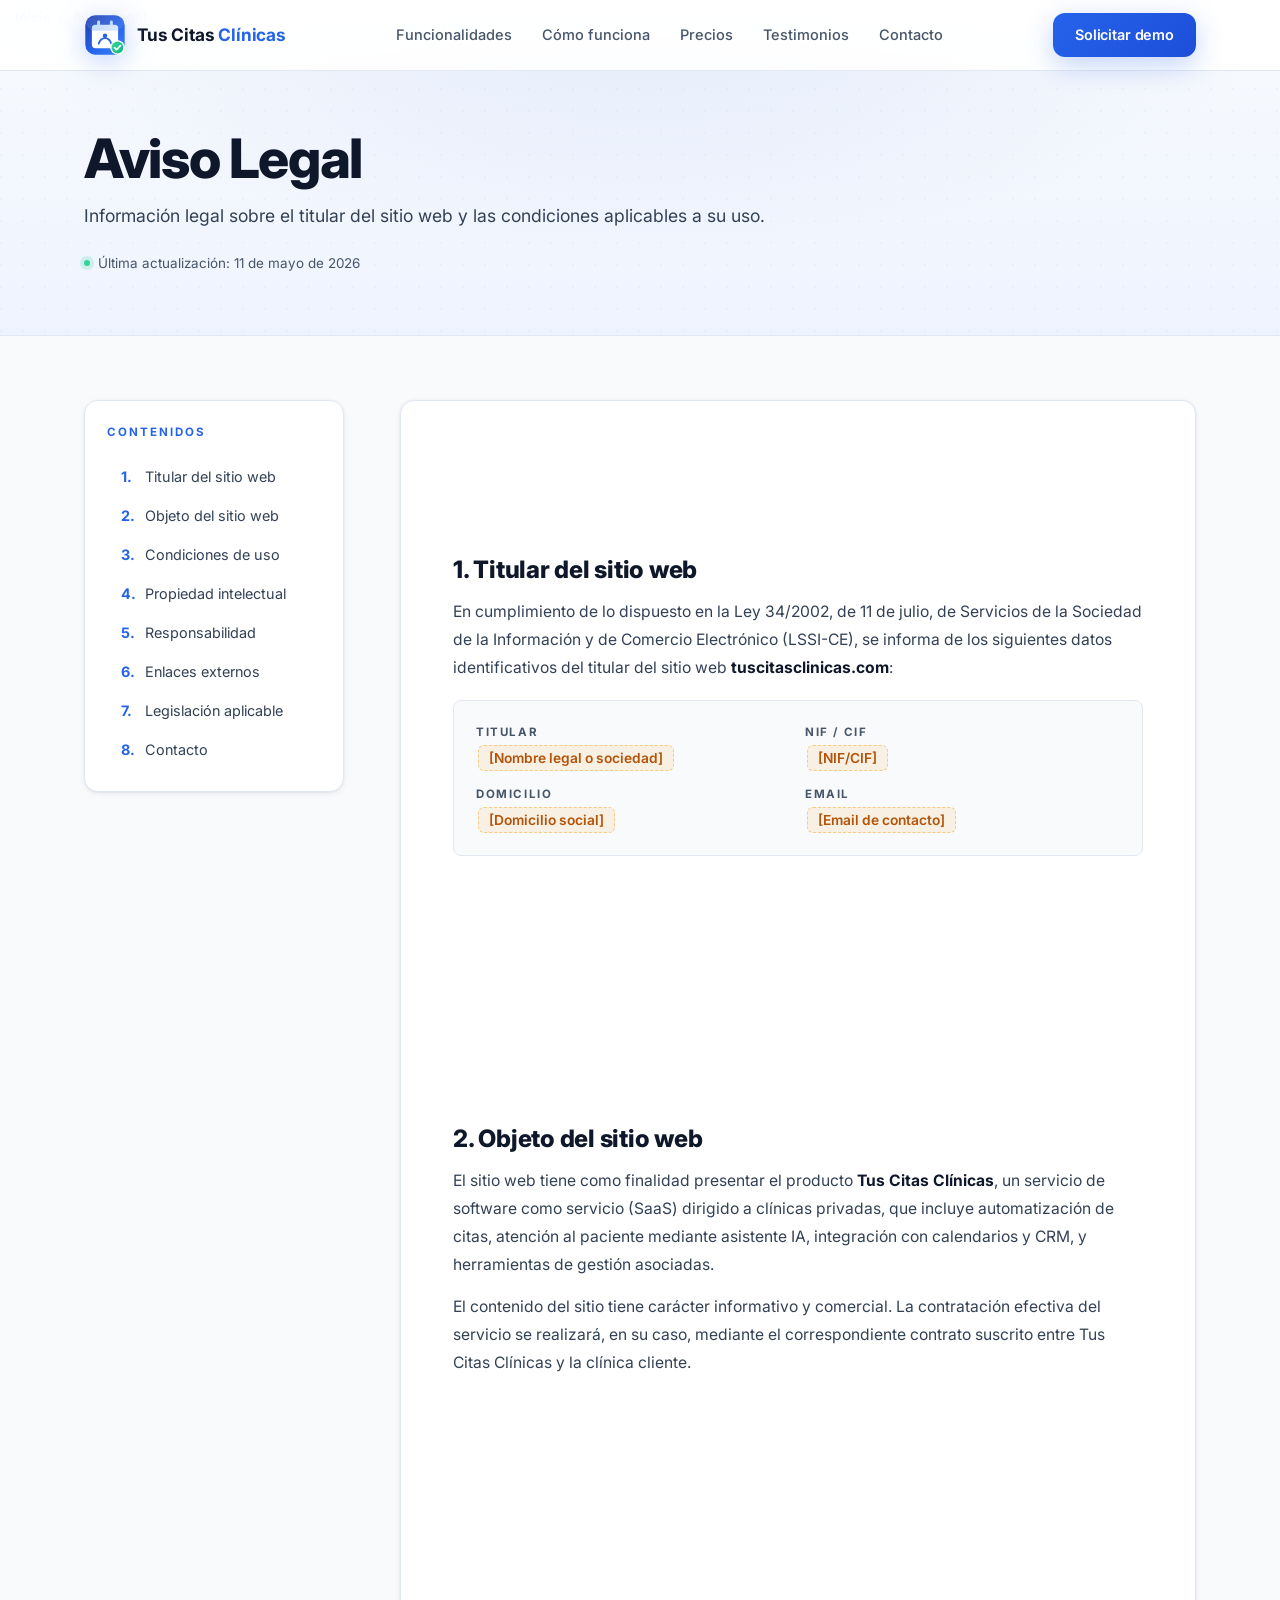
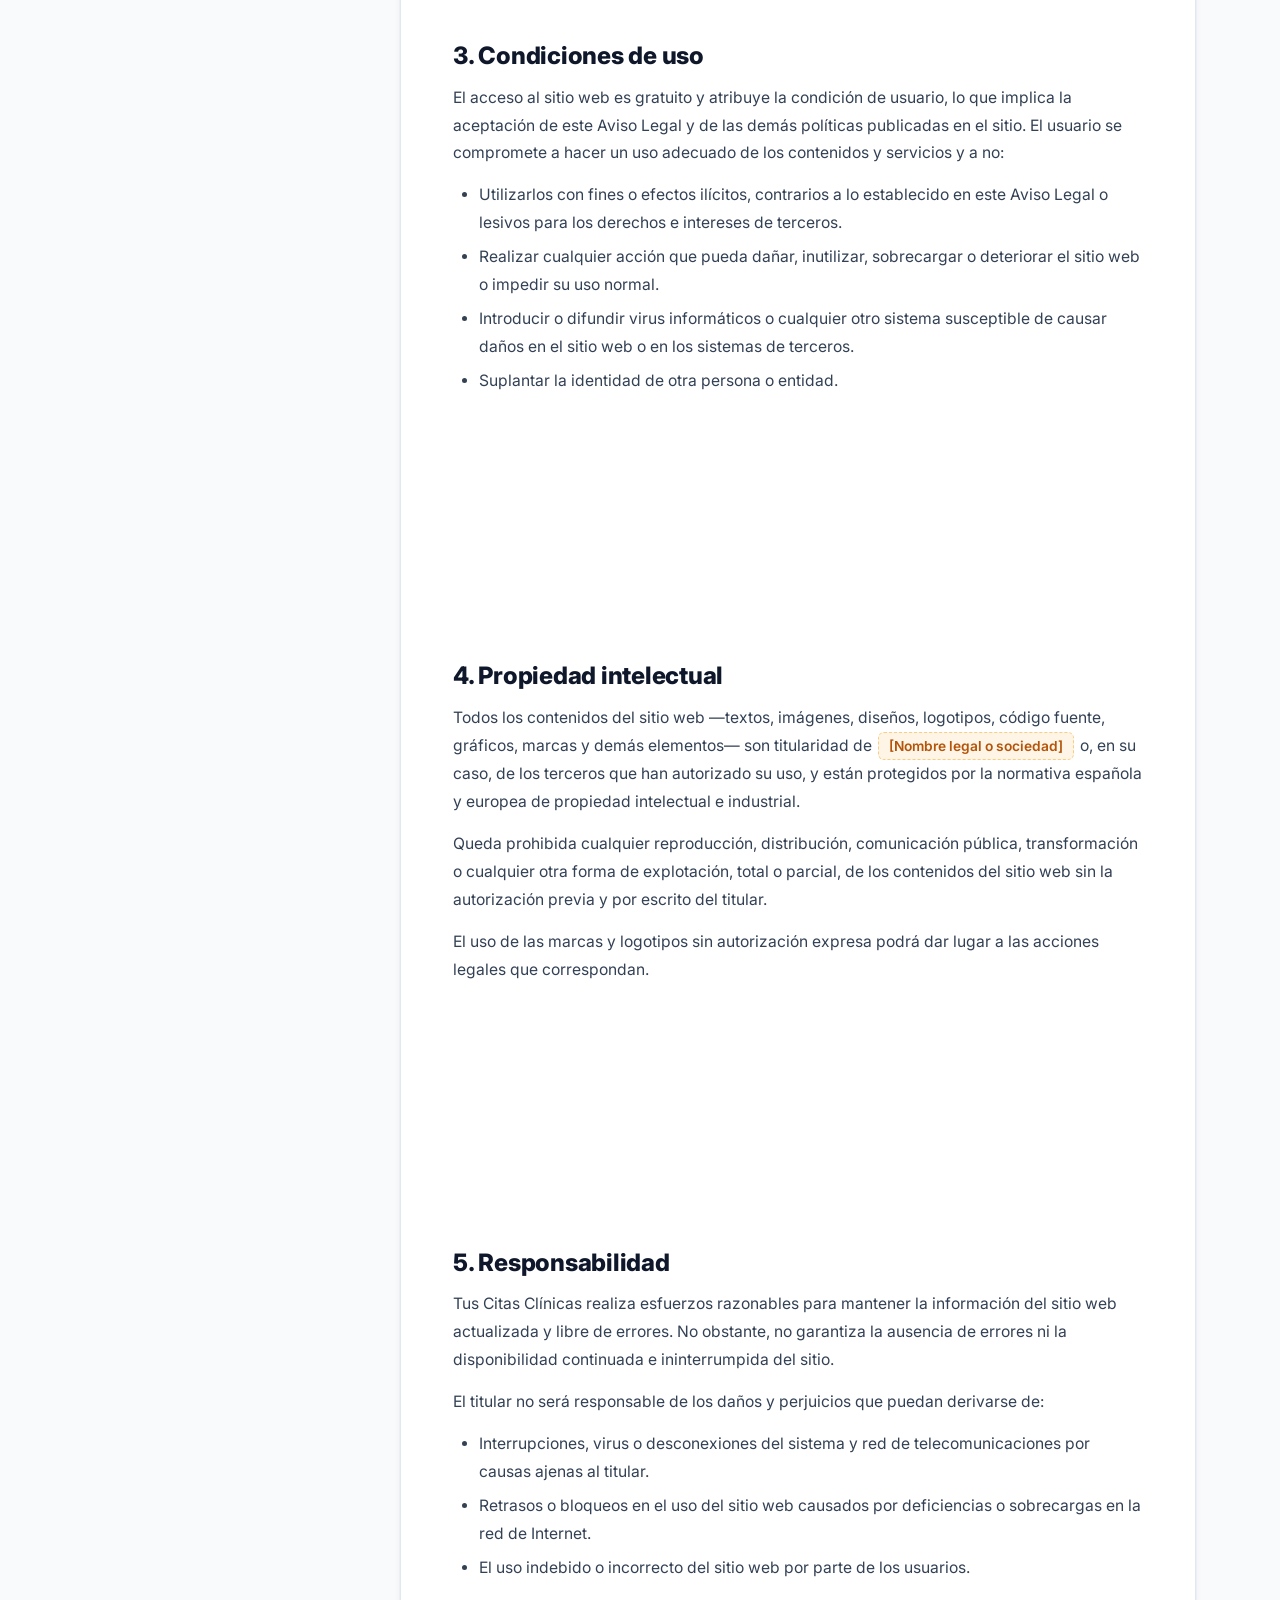
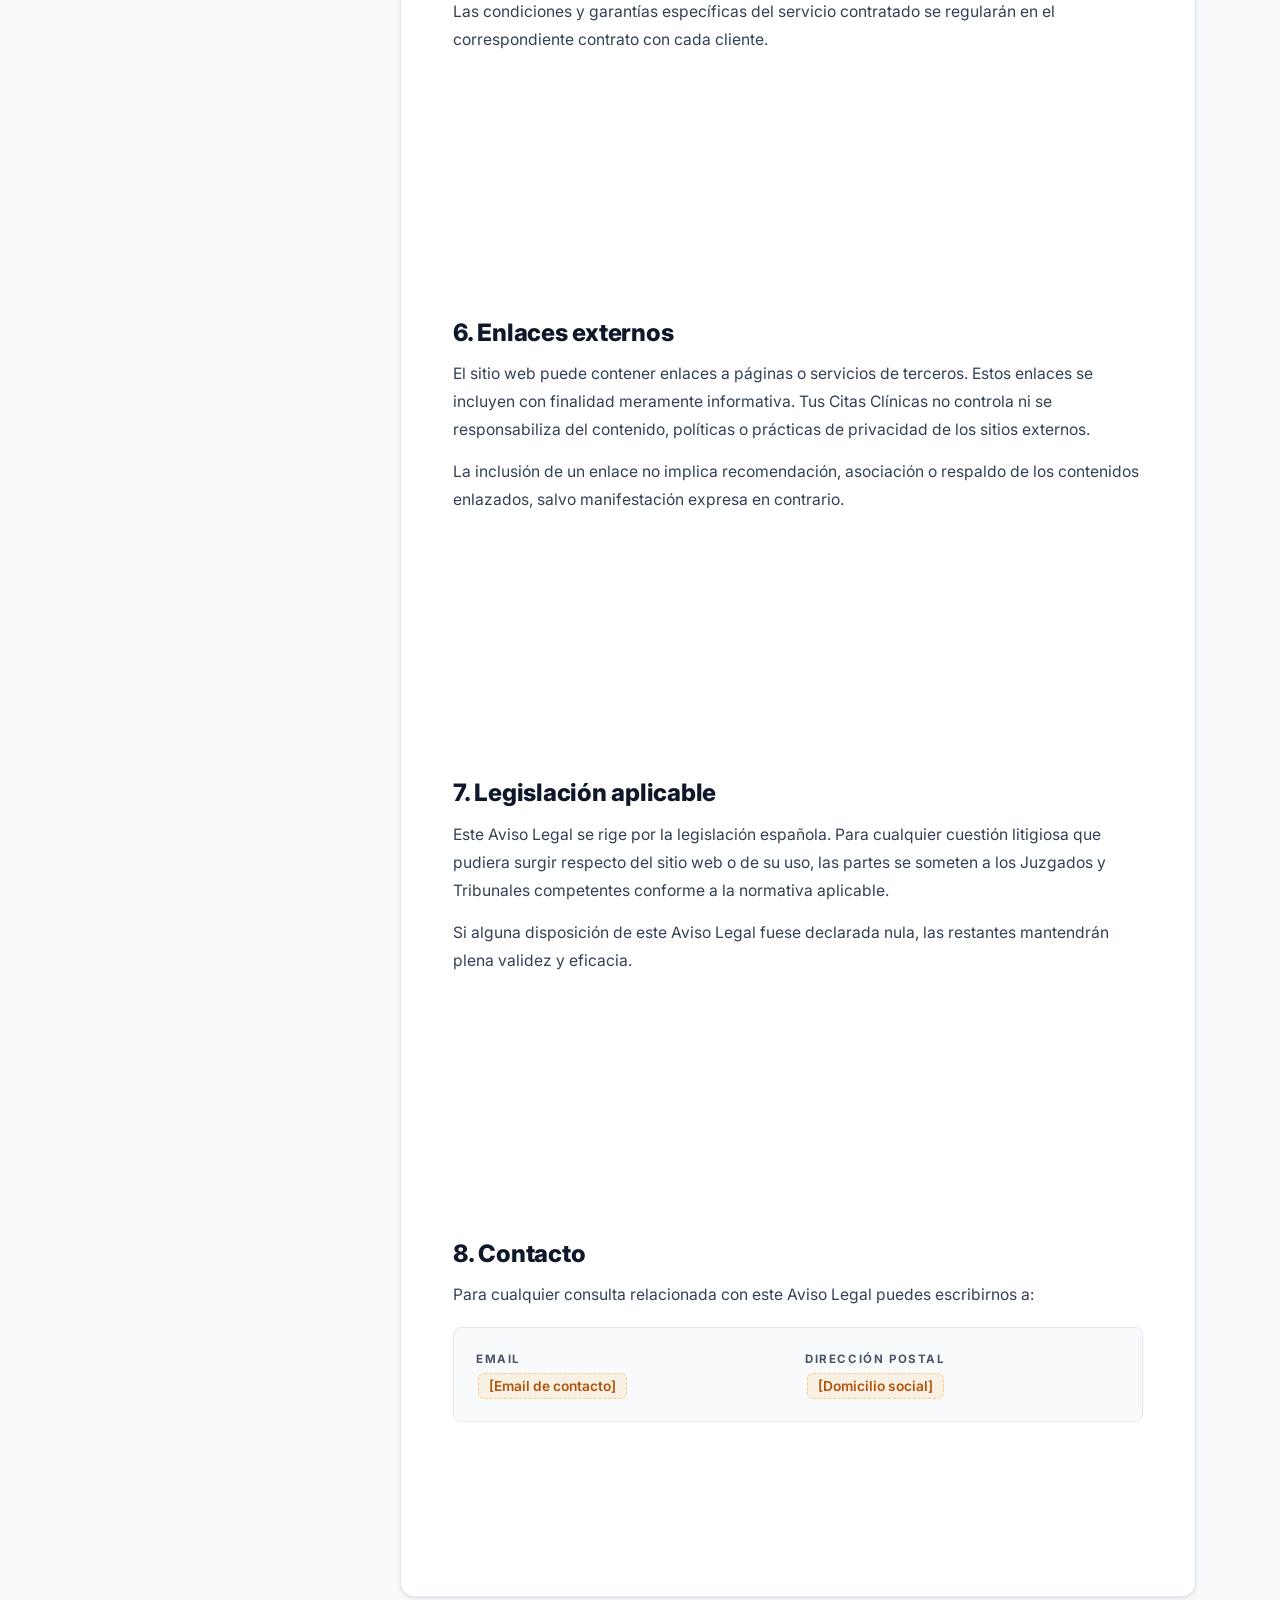
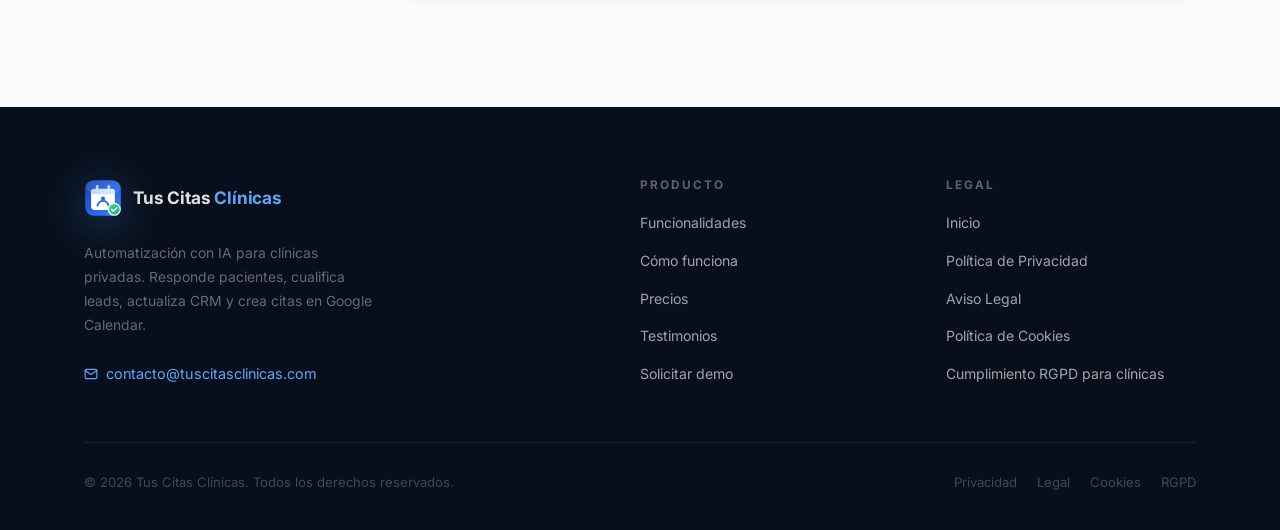
==== commit cc0f6c42: "Update logo and favicon Co-Authored-By: Claude Opus 4.7 <noreply@anthropic.com>" ====
--- a/aviso-legal.html
+++ b/aviso-legal.html
@@ -11,6 +11,8 @@
   <meta property="og:title" content="Aviso Legal | Tus Citas Clínicas" />
   <meta property="og:description" content="Información legal sobre Tus Citas Clínicas y condiciones de uso del sitio web." />
   <meta property="og:url" content="https://tuscitasclinicas.com/aviso-legal.html" />
+  <link rel="icon" href="assets/favicon.svg" type="image/svg+xml">
+  <link rel="apple-touch-icon" href="assets/favicon.svg">
   <link rel="preconnect" href="https://fonts.googleapis.com">
   <link rel="preconnect" href="https://fonts.gstatic.com" crossorigin>
   <link href="https://fonts.googleapis.com/css2?family=Inter:wght@400;500;600;700;800&display=swap" rel="stylesheet">
@@ -22,13 +24,9 @@
   <nav id="navbar">
     <div class="container">
       <div class="nav-inner">
-        <a href="index.html" class="nav-logo">
-          <div class="logo-icon">
-            <svg width="19" height="19" viewBox="0 0 24 24" fill="none" stroke="white" stroke-width="2.5" stroke-linecap="round" stroke-linejoin="round">
-              <path d="M21 15a2 2 0 0 1-2 2H7l-4 4V5a2 2 0 0 1 2-2h14a2 2 0 0 1 2 2z"/>
-            </svg>
-          </div>
-          Tus Citas <span class="logo-accent" style="margin-left:3px">Clínicas</span>
+        <a href="index.html" class="nav-logo" aria-label="Tus Citas Clínicas - Inicio">
+          <img src="assets/favicon.svg" alt="" class="brand-icon" width="42" height="42">
+          <span class="brand-text">Tus Citas <span class="logo-accent">Clínicas</span></span>
         </a>
         <ul class="nav-links">
           <li><a href="index.html#funcionalidades">Funcionalidades</a></li>
@@ -186,13 +184,9 @@
     <div class="container">
       <div class="footer-grid">
         <div class="footer-brand">
-          <a href="index.html" class="nav-logo">
-            <div class="logo-icon">
-              <svg width="17" height="17" viewBox="0 0 24 24" fill="none" stroke="white" stroke-width="2.5" stroke-linecap="round" stroke-linejoin="round">
-                <path d="M21 15a2 2 0 0 1-2 2H7l-4 4V5a2 2 0 0 1 2-2h14a2 2 0 0 1 2 2z"/>
-              </svg>
-            </div>
-            Tus Citas <span class="logo-accent" style="margin-left:3px">Clínicas</span>
+          <a href="index.html" class="nav-logo" aria-label="Tus Citas Clínicas - Inicio">
+            <img src="assets/favicon.svg" alt="" class="brand-icon brand-icon-sm" width="38" height="38">
+            <span class="brand-text">Tus Citas <span class="logo-accent">Clínicas</span></span>
           </a>
           <p>Automatización con IA para clínicas privadas. Responde pacientes, cualifica leads, actualiza CRM y crea citas en Google Calendar.</p>
           <a href="mailto:contacto@tuscitasclinicas.com" class="footer-email">
--- a/styles.css
+++ b/styles.css
@@ -181,16 +181,31 @@
 }
 .nav-inner { display: flex; align-items: center; justify-content: space-between; height: 70px; }
 .nav-logo {
-  display: flex; align-items: center; gap: 10px;
-  font-weight: 700; font-size: 1.07rem; color: var(--dark);
+  display: inline-flex; align-items: center; gap: 11px;
+  font-weight: 700; font-size: 1.08rem; color: var(--dark);
+  letter-spacing: -0.01em;
+  text-decoration: none;
+  transition: transform 0.25s cubic-bezier(0.4,0,0.2,1), opacity 0.2s ease;
+}
+.nav-logo:hover { transform: translateY(-1px); opacity: 0.94; }
+.nav-logo:focus-visible {
+  outline: 2px solid rgba(37,99,235,0.5);
+  outline-offset: 4px;
+  border-radius: 10px;
 }
 .nav-logo .logo-accent { color: var(--primary); }
-.logo-icon {
-  width: 36px; height: 36px;
-  background: linear-gradient(135deg, var(--primary), #3B82F6);
-  border-radius: 10px; display: flex; align-items: center; justify-content: center;
-  box-shadow: 0 4px 14px rgba(37,99,235,0.45);
-}
+.nav-logo .brand-text { white-space: nowrap; }
+.brand-icon {
+  width: 42px; height: 42px;
+  display: block; flex-shrink: 0;
+  filter: drop-shadow(0 6px 14px rgba(37,99,235,0.28));
+  transition: filter 0.25s ease, transform 0.25s cubic-bezier(0.4,0,0.2,1);
+}
+.nav-logo:hover .brand-icon {
+  filter: drop-shadow(0 8px 18px rgba(37,99,235,0.38));
+  transform: rotate(-3deg);
+}
+.brand-icon-sm { width: 38px; height: 38px; }
 .nav-links { display: flex; align-items: center; gap: 30px; list-style: none; }
 .nav-links a { color: var(--gray-600); font-size: 0.91rem; font-weight: 500; transition: color 0.2s; }
 .nav-links a:hover { color: var(--dark); }
@@ -809,6 +824,8 @@
 footer { background: var(--navy); padding: 72px 0 36px; }
 footer .nav-logo { color: rgba(255,255,255,0.88); }
 footer .nav-logo .logo-accent { color: #60A5FA; }
+footer .brand-icon { filter: drop-shadow(0 8px 22px rgba(96,165,250,0.35)); }
+footer .nav-logo:hover .brand-icon { filter: drop-shadow(0 10px 26px rgba(96,165,250,0.5)); }
 .footer-grid { display: grid; grid-template-columns: 2fr 1fr 1fr; gap: 56px; margin-bottom: 56px; }
 .footer-brand > p { color: rgba(255,255,255,0.38); font-size: 0.87rem; margin: 18px 0 24px; max-width: 290px; line-height: 1.72; }
 .footer-email { color: #60A5FA; font-size: 0.9rem; display: flex; align-items: center; gap: 8px; transition: color 0.2s; }
@@ -1233,8 +1250,12 @@
   .stat-item:nth-child(2) { border-right: none; }
   .stat-item:nth-child(1), .stat-item:nth-child(2) { border-bottom: 1px solid rgba(255,255,255,0.14); padding-bottom: 28px; }
   .stat-item:nth-child(3), .stat-item:nth-child(4) { padding-top: 28px; }
+  .nav-logo { font-size: 1.02rem; gap: 9px; }
+  .brand-icon { width: 38px; height: 38px; }
 }
 @media (max-width: 600px) {
+  .nav-logo { font-size: 0.97rem; gap: 8px; }
+  .brand-icon { width: 34px; height: 34px; }
   section { padding: 80px 0; }
   #hero { padding: 100px 0 64px; min-height: auto; }
   h1 { font-size: 2.1rem; }
